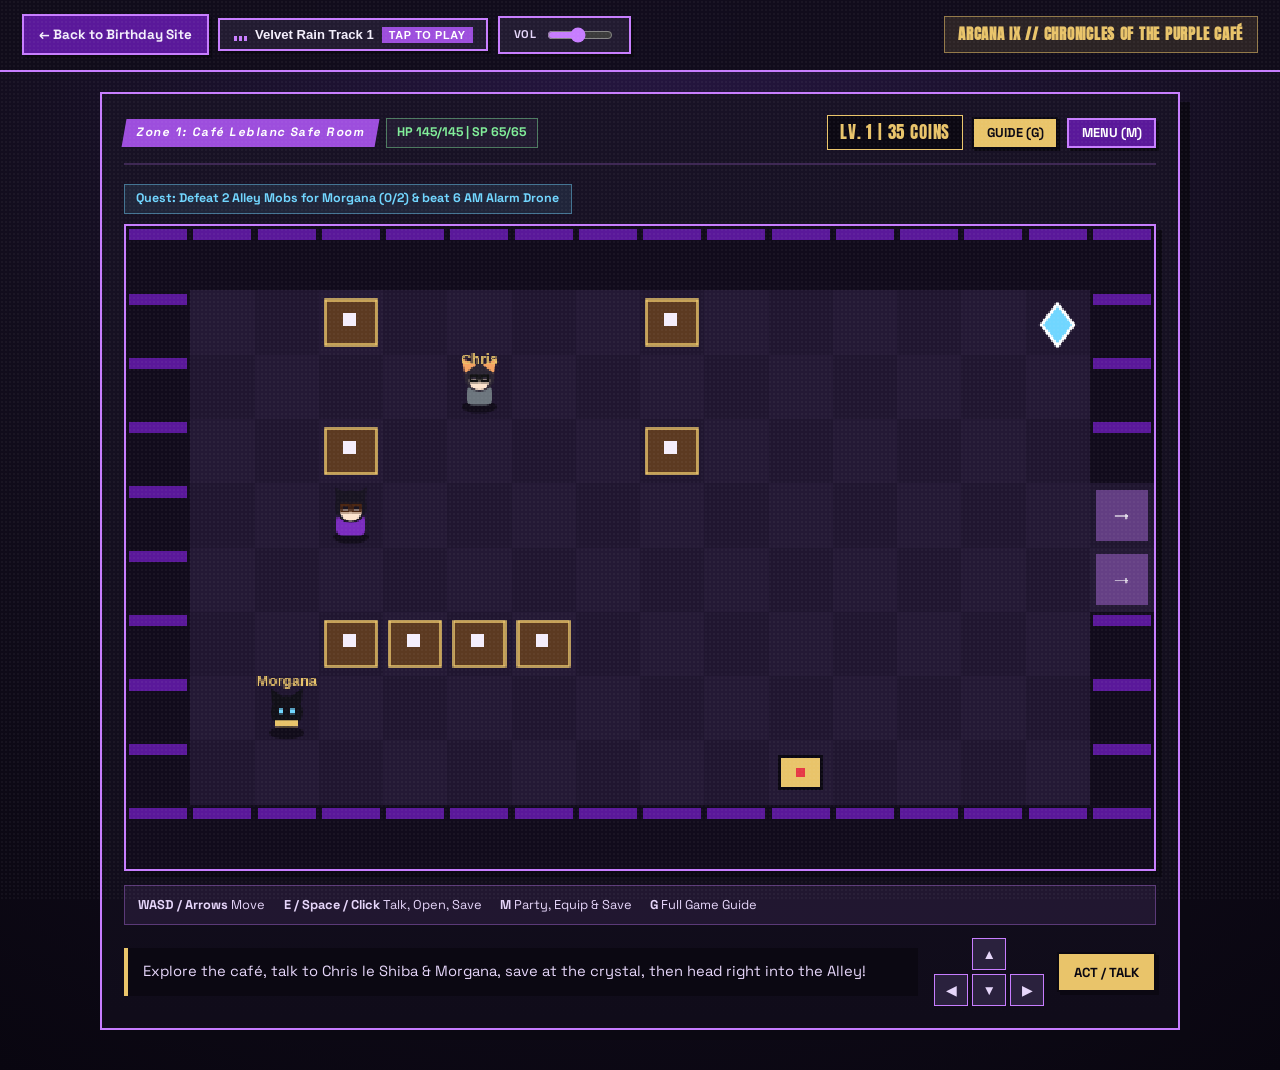
==== rpg.html @ 3484b283 "Move RPG to standalone page, add multi-phase emotional bosses, fix global controls, and add Guide mo" ====
<!DOCTYPE html>
<html lang="en">
<head>
  <meta charset="UTF-8" />
  <meta name="viewport" content="width=device-width, initial-scale=1.0" />
  <title>Chronicles of the Purple Café | Kirana's Mini-RPG</title>
  <link rel="preconnect" href="https://fonts.googleapis.com" />
  <link rel="preconnect" href="https://fonts.gstatic.com" crossorigin />
  <link
    href="https://fonts.googleapis.com/css2?family=Anton&family=Caveat:wght@600;700&family=Cormorant+Garamond:ital,wght@0,600;0,700;1,500;1,700&family=Space+Grotesk:wght@400;500;600;700&display=swap"
    rel="stylesheet"
  />
  <link rel="stylesheet" href="styles.css" />
</head>
<body class="rpg-standalone-body">
  <div class="grain-overlay" aria-hidden="true"></div>
  <canvas id="confetti-canvas" class="confetti-canvas" aria-hidden="true"></canvas>

  <!-- Dedicated Top Arcade HUD -->
  <header class="p5-hud rpg-page-hud" aria-label="RPG Header">
    <div class="hud-left">
      <a href="index.html" class="hud-pill hud-back-link">
        <span>← Back to Birthday Site</span>
      </a>

      <button id="music-toggle-btn" class="hud-pill hud-music-btn" type="button" title="Play or Pause Music">
        <span class="eq-bars" aria-hidden="true"><i></i><i></i><i></i></span>
        <span id="music-track-name" class="track-name">Velvet Rain Track 1</span>
        <span id="music-state-badge" class="music-badge">TAP TO PLAY</span>
      </button>

      <div class="hud-pill hud-volume-wrap" title="Volume">
        <span class="vol-label">VOL</span>
        <input id="volume-slider" type="range" min="0" max="1" step="0.05" value="0.45" aria-label="Music volume" />
      </div>
    </div>

    <div class="rpg-page-title-chip">
      <span>ARCANA IX // CHRONICLES OF THE PURPLE CAFÉ</span>
    </div>
  </header>

  <main class="rpg-page-shell">
    <div id="rpg-arena-box" class="rpg-arena rpg-arena-full">
      <!-- Top RPG Status Bar -->
      <div class="rpg-top-status">
        <div class="rpg-top-left">
          <span id="rpg-zone-name" class="rpg-chapter-pill">Zone 1: Café Leblanc Safe Room</span>
          <span id="rpg-top-hp" class="rpg-hp-pill">HP 145/145 | SP 65/65</span>
        </div>
        <div class="rpg-top-right">
          <span id="rpg-level-pill" class="rpg-level-pill">LV. 1 | 35 COINS</span>
          <button id="rpg-guide-btn" class="rpg-guide-btn" type="button">GUIDE (G)</button>
          <button id="rpg-menu-btn" class="rpg-menu-btn" type="button">MENU (M)</button>
        </div>
      </div>

      <!-- 1 MORE! Banner -->
      <div id="rpg-one-more" class="rpg-one-more" hidden>1 MORE!</div>

      <!-- MODE 1: 2D EXPLORATION MAP VIEW -->
      <div id="rpg-explore-view" class="rpg-explore-view">
        <div id="explore-quest-pill" class="explore-quest-pill">
          Quest: Explore Café Leblanc, talk to Morgana &amp; Chris, then head right!
        </div>

        <div class="explore-canvas-wrap">
          <canvas id="rpg-explore-canvas" width="640" height="400"></canvas>
        </div>

        <!-- Always-Visible Quick Controls Strip -->
        <div class="rpg-controls-legend">
          <span><strong>WASD / Arrows</strong> Move</span>
          <span><strong>E / Space / Click</strong> Talk, Open, Save</span>
          <span><strong>M</strong> Party, Equip &amp; Save</span>
          <span><strong>G</strong> Full Game Guide</span>
        </div>

        <div class="explore-bottom-bar">
          <div id="explore-notice-bar" class="explore-notice-bar">
            Walk with WASD / Arrow keys, click tiles, or use the pad! Talk to Chris le Shiba &amp; Morgana, then head right!
          </div>

          <div class="dpad-cluster" aria-label="Touch Controls">
            <div class="dpad-grid">
              <span></span>
              <button id="dpad-up" class="dpad-btn" type="button" aria-label="Move Up">▲</button>
              <span></span>
              <button id="dpad-left" class="dpad-btn" type="button" aria-label="Move Left">◀</button>
              <button id="dpad-down" class="dpad-btn" type="button" aria-label="Move Down">▼</button>
              <button id="dpad-right" class="dpad-btn" type="button" aria-label="Move Right">▶</button>
            </div>
            <button id="dpad-act" class="dpad-act-btn" type="button">ACT / TALK</button>
          </div>
        </div>
      </div>

      <!-- MODE 2: ANIMATED 60FPS BATTLE VIEW -->
      <div id="rpg-battle-view" hidden>
        <div class="battle-canvas-wrap">
          <canvas id="rpg-battle-canvas" width="640" height="300"></canvas>
        </div>

        <div id="rpg-telegraph-alert" class="rpg-telegraph-alert" hidden>
          ⚠ WARNING: ENEMY IS CHARGING A HEAVY ATTACK! USE GUARD OR SOUL SHIELD!
        </div>

        <div id="rpg-barrier-alert" class="rpg-barrier-alert" hidden>
          🛡 ENEMY BARRIER ACTIVE! Hit with Purple, Gold, or Rumor skills to SHATTER it for bonus damage + 1 MORE!
        </div>

        <div class="rpg-battlefield">
          <!-- Enemy Info -->
          <div id="rpg-boss-card" class="rpg-unit-card rpg-boss-card">
            <div class="unit-top-row">
              <div>
                <span class="unit-tag boss-tag">SHADOW FOE</span>
                <h3 id="rpg-boss-name" class="unit-name">The Monochrome Gloom</h3>
                <p id="rpg-boss-sub" class="unit-sub">Shadow of Grayscale</p>
              </div>
              <div id="rpg-boss-weakness" class="weakness-pill">WEAK: ??? (Scan!)</div>
            </div>
            <div class="bar-wrap">
              <div class="bar-label-row">
                <span>ENEMY HP</span>
                <span id="boss-hp-text">185 / 185</span>
              </div>
              <div class="bar-track">
                <div id="boss-hp-fill" class="bar-fill boss-hp-fill" style="width: 100%"></div>
              </div>
            </div>
          </div>

          <!-- Party Side -->
          <div class="rpg-unit-card rpg-party-card">
            <div class="party-header">
              <img id="rpg-player-avatar" class="party-avatar" src="./assets/art/art-kirana-self.jpg" alt="Kirana Self Portrait RPG Avatar" />
              <div class="party-title-col">
                <span class="unit-tag party-tag">ARCANA IX: THE HERMIT</span>
                <h3 id="rpg-player-name" class="unit-name">Kirana (Blacc Car)</h3>
                <p class="unit-sub">Allies: Chris le Shiba &amp; Morgana</p>
              </div>
            </div>

            <div class="bar-wrap">
              <div class="bar-label-row">
                <span>HP</span>
                <span id="player-hp-text">145 / 145</span>
              </div>
              <div class="bar-track">
                <div id="player-hp-fill" class="bar-fill player-hp-fill" style="width: 100%"></div>
              </div>
            </div>

            <div class="bar-wrap">
              <div class="bar-label-row">
                <span>SP</span>
                <span id="player-sp-text">65 / 65</span>
              </div>
              <div class="bar-track">
                <div id="player-sp-fill" class="bar-fill player-sp-fill" style="width: 100%"></div>
              </div>
            </div>

            <div class="bar-wrap">
              <div class="bar-label-row">
                <span>X-DRIVE / SOUL GEM</span>
                <span id="xdrive-text">25%</span>
              </div>
              <div class="bar-track">
                <div id="xdrive-fill" class="bar-fill xdrive-fill" style="width: 25%"></div>
              </div>
            </div>

            <div id="rpg-status-pills" class="rpg-status-pills"></div>
          </div>
        </div>

        <div id="rpg-log" class="rpg-log" aria-live="polite">
          Battle start! Choose your action.
        </div>

        <div id="rpg-actions" class="rpg-actions">
          <button id="act-strike" class="rpg-btn rpg-btn-purple" type="button" title="0 SP physical attack, builds +18% X-Drive">
            <strong>Stylus Strike</strong>
            <span>0 SP Attack (+X-Drive)</span>
          </button>

          <button id="act-skills" class="rpg-btn rpg-btn-gold" type="button" title="Use Purple, Gold, Rumor, or Shield skills">
            <strong>Skills</strong>
            <span>Purple / Purify / Unlocked</span>
          </button>

          <button id="act-guard" class="rpg-btn rpg-btn-sky" type="button" title="Reduces incoming damage by 72% and recovers +15 SP">
            <strong>Guard</strong>
            <span>-72% Dmg &amp; +15 SP</span>
          </button>

          <button id="act-shiba" class="rpg-btn rpg-btn-pink" type="button" title="Baton pass to Chris: deals dmg, lowers enemy DEF, heals +25 HP">
            <strong>Shiba Baton Pass</strong>
            <span>Baton Pass + DEF Down</span>
          </button>

          <button id="act-scan" class="rpg-btn rpg-btn-sky" type="button" title="Free action: reveals enemy weakness without ending your turn">
            <strong>Sibyl Scan</strong>
            <span>Free Weakness Intel</span>
          </button>

          <button id="act-items" class="rpg-btn rpg-btn-choco" type="button" title="Use Choco Milk, Truffles, Cake, or Coffee">
            <strong>Bag / Sweets</strong>
            <span>Choco Milk &amp; Buffs</span>
          </button>

          <button id="act-xdrive" class="rpg-btn rpg-btn-crimson" type="button" disabled title="Unleash massive combo attack when gauge hits 100%">
            <strong>X-Drive Finisher</strong>
            <span>Needs 100% Gauge</span>
          </button>

          <button id="act-flee" class="rpg-btn rpg-btn-ghost" type="button" title="Escape from normal mob battles (disabled for Bosses)">
            <strong>Escape</strong>
            <span>Run from normal mob</span>
          </button>
        </div>

        <div id="rpg-subdrawer" class="rpg-subdrawer" hidden>
          <div class="subdrawer-head">
            <span id="subdrawer-title">Choose Option</span>
            <button id="subdrawer-close" class="subdrawer-close" type="button">✕</button>
          </div>
          <div id="subdrawer-options" class="subdrawer-options"></div>
        </div>
      </div>

      <!-- MODE 3: GOOD ENDING -->
      <div id="rpg-good-ending-view" class="rpg-ending-view" hidden>
        <div class="rpg-all-out">
          <div class="all-out-portrait">
            <img id="rpg-all-out-img" src="./assets/art/art-kirana-self.jpg" alt="Kirana All Out Attack" />
          </div>
          <div class="all-out-text">
            <span class="all-out-kicker">GOOD ENDING // PALACE CLEARED!</span>
            <h3 id="rpg-victory-title" class="all-out-title"></h3>
          </div>
        </div>

        <div id="rpg-ending-summary" class="rpg-victory-loot">
          <div class="loot-badge">TRUE BIRTHDAY ENDING UNLOCKED</div>
          <h3 id="loot-title" class="loot-title"></h3>
          <p id="loot-desc" class="loot-desc"></p>
          <div class="ending-stats-grid">
            <div class="end-stat-box">
              <small>FINAL RANK</small>
              <strong id="end-stat-level">Lv. 3</strong>
            </div>
            <div class="end-stat-box">
              <small>TURNS PLAYED</small>
              <strong id="end-stat-turns">0 Turns</strong>
            </div>
            <div class="end-stat-box">
              <small>FINAL LOADOUT</small>
              <strong id="end-stat-gear">Gear</strong>
            </div>
          </div>
          <div class="ending-btn-row">
            <button id="download-pass-btn" class="download-pass-btn" type="button">
              ★ Claim &amp; Download Pass (.PNG)
            </button>
            <button id="rpg-newgame-btn" class="rpg-replay-btn" type="button">
              ↺ New Game+ (Replay)
            </button>
            <a href="index.html" class="rpg-replay-btn rpg-back-site-btn">
              ← Return to Birthday Site
            </a>
          </div>
        </div>
      </div>

      <!-- MODE 4: BAD ENDING -->
      <div id="rpg-bad-ending-view" class="rpg-bad-ending-view" hidden>
        <div class="bad-ending-card">
          <span class="bad-tag">BAD ENDING // THE ENDLESS MONDAY SNOOZE</span>
          <h3 class="bad-title">The Monochrome Gloom Prevailed...</h3>
          <p class="bad-desc">
            Kirana's HP hit zero and the evil alarm clock froze Café Leblanc in a 1,000-year sleepy Monday!
            Chris le Shiba &amp; Morgana are poking you with a choco milk straw to wake back up.
          </p>
          <div class="ending-btn-row">
            <button id="bad-load-btn" class="download-pass-btn" type="button">
              ↺ Load Last Save
            </button>
            <button id="bad-retry-cafe-btn" class="rpg-replay-btn" type="button">
              ☕ Wake Up in Café Safe Room (Keep Gear)
            </button>
          </div>
        </div>
      </div>

      <!-- OVERLAY: TYPEWRITER DIALOGUE & CHOICES -->
      <div id="rpg-dialogue-overlay" class="rpg-overlay-panel" hidden>
        <div id="rpg-dlg-box" class="vn-box vn-box-overlay">
          <div id="rpg-dlg-portrait-wrap" class="vn-portrait-wrap">
            <img id="rpg-dlg-avatar" src="" alt="Speaker Portrait" hidden />
            <canvas id="rpg-dlg-sprite-portrait" width="108" height="118" hidden></canvas>
          </div>
          <div class="vn-dialogue-col">
            <span id="rpg-dlg-speaker" class="vn-speaker">Narration</span>
            <p id="rpg-dlg-text" class="vn-text"></p>
            <div id="rpg-dlg-choices" class="dlg-choices-list" hidden></div>
            <div class="vn-controls">
              <span class="vn-tap-hint">Tap box to continue</span>
              <button id="rpg-dlg-next-btn" class="vn-btn" type="button">Next ▼</button>
            </div>
          </div>
        </div>
      </div>

      <!-- OVERLAY: TABBED PARTY / EQUIP / BAG / SAVE MENU -->
      <div id="rpg-menu-overlay" class="rpg-overlay-panel" hidden>
        <div class="rpg-menu-card">
          <div class="rpg-menu-header">
            <div class="menu-tabs">
              <button class="menu-tab-btn is-active" data-tab="status" type="button">Status</button>
              <button class="menu-tab-btn" data-tab="equip" type="button">Equip</button>
              <button class="menu-tab-btn" data-tab="bag" type="button">Bag</button>
              <button class="menu-tab-btn" data-tab="save" type="button">Save / Load</button>
            </div>
            <button id="rpg-menu-close" class="subdrawer-close" type="button">✕</button>
          </div>
          <div id="rpg-menu-body" class="rpg-menu-body"></div>
        </div>
      </div>

      <!-- OVERLAY: DETAILED GAME GUIDE MODAL -->
      <div id="rpg-guide-overlay" class="rpg-overlay-panel" hidden>
        <div class="rpg-menu-card">
          <div class="rpg-menu-header">
            <div class="menu-tabs">
              <button class="guide-tab-btn is-active" data-gtab="basics" type="button">Basics &amp; Controls</button>
              <button class="guide-tab-btn" data-gtab="stats" type="button">Stats</button>
              <button class="guide-tab-btn" data-gtab="skills" type="button">Skills &amp; Bosses</button>
              <button class="guide-tab-btn" data-gtab="items" type="button">Items &amp; Gear</button>
            </div>
            <button id="rpg-guide-close" class="subdrawer-close" type="button">✕</button>
          </div>
          <div id="rpg-guide-body" class="rpg-menu-body"></div>
        </div>
      </div>

      <!-- OVERLAY: NON-LINEAR LEVEL UP BUILD PICKER -->
      <div id="rpg-levelup-modal" class="rpg-overlay-panel" hidden>
        <div class="rpg-levelup-card">
          <div class="loot-badge">LEVEL UP! CHOOSE YOUR BUILD</div>
          <p id="rpg-levelup-sub" class="levelup-sub">Kirana leveled up! Pick a stat growth path:</p>
          <div class="levelup-grid">
            <button id="lvl-pick-atk" class="levelup-choice-btn" type="button">
              <strong>Artist Fury Path</strong>
              <span>+6 ATK &amp; +5% Crit Chance</span>
            </button>
            <button id="lvl-pick-mag" class="levelup-choice-btn" type="button">
              <strong>Velvet Arcana Path</strong>
              <span>+8 MAG &amp; +15 Max SP</span>
            </button>
            <button id="lvl-pick-tank" class="levelup-choice-btn" type="button">
              <strong>Cozy Tank Path</strong>
              <span>+35 Max HP &amp; +3 DEF</span>
            </button>
          </div>
        </div>
      </div>
    </div>
  </main>

  <script src="content.js"></script>
  <script src="audio.js"></script>
  <script src="rpg-data.js"></script>
  <script src="rpg.js"></script>
  <script>
    document.addEventListener("DOMContentLoaded", () => {
      // Wire HUD music & confetti on standalone RPG page
      const C = window.SITE_CONTENT;
      if (C) {
        const trackEl = document.getElementById("music-track-name");
        const volEl = document.getElementById("volume-slider");
        const victoryTitle = document.getElementById("rpg-victory-title");
        const lootTitle = document.getElementById("loot-title");
        const lootDesc = document.getElementById("loot-desc");
        const playerAvatar = document.getElementById("rpg-player-avatar");
        const allOutImg = document.getElementById("rpg-all-out-img");

        if (trackEl) trackEl.textContent = C.audio.trackTitle;
        if (volEl) volEl.value = String(C.audio.volume ?? 0.45);
        if (victoryTitle) victoryTitle.textContent = C.rpg.victoryLoot.title;
        if (lootTitle) lootTitle.textContent = C.rpg.victoryLoot.rewardTitle;
        if (lootDesc) lootDesc.textContent = C.rpg.victoryLoot.rewardDesc;
        if (playerAvatar) playerAvatar.src = C.rpg.player.portrait;
        if (allOutImg) allOutImg.src = C.rpg.player.portrait;
      }

      const toggleBtn = document.getElementById("music-toggle-btn");
      const badgeEl = document.getElementById("music-state-badge");
      const volSlider = document.getElementById("volume-slider");

      function syncHud(playing) {
        if (!toggleBtn || !badgeEl) return;
        if (playing) {
          toggleBtn.classList.remove("is-paused");
          badgeEl.textContent = "PLAYING";
        } else {
          toggleBtn.classList.add("is-paused");
          badgeEl.textContent = "PAUSED";
        }
      }

      window.soundEngine.onTrackChange = (title) => {
        const el = document.getElementById("music-track-name");
        if (el && title) el.textContent = title;
        syncHud(window.soundEngine.isPlaying || window.soundEngine.isBattlePlaying);
      };

      if (toggleBtn) {
        toggleBtn.addEventListener("click", () => {
          const playing = window.soundEngine.togglePlay();
          syncHud(playing);
        });
      }
      if (volSlider) {
        volSlider.addEventListener("input", (e) => {
          window.soundEngine.setVolume(e.target.value);
        });
      }

      // Mark completion for main site Palace Map checklist when RPG cleared
      window.onRpgCompleted = function () {
        try {
          localStorage.setItem("kirana_rpg_completed_v1", "1");
        } catch (_) {}
      };

      // Confetti burst helper for Good Ending
      window.launchBirthdayConfetti = function (count = 110) {
        const canvas = document.getElementById("confetti-canvas");
        if (!canvas) return;
        const ctx = canvas.getContext("2d");
        canvas.width = window.innerWidth;
        canvas.height = window.innerHeight;
        const colors = ["#c77dff", "#9d4edd", "#e9c46a", "#f4a261", "#e63946", "#70d6ff"];
        const pieces = Array.from({ length: count }, () => ({
          x: Math.random() * canvas.width,
          y: -20 - Math.random() * 140,
          w: Math.random() * 8 + 5,
          h: Math.random() * 6 + 4,
          vx: (Math.random() - 0.5) * 4.5,
          vy: Math.random() * 4.2 + 2.6,
          rot: Math.random() * Math.PI * 2,
          vrot: (Math.random() - 0.5) * 0.22,
          color: colors[Math.floor(Math.random() * colors.length)]
        }));
        let frame = 0;
        function step() {
          ctx.clearRect(0, 0, canvas.width, canvas.height);
          let alive = 0;
          for (const p of pieces) {
            p.x += p.vx;
            p.y += p.vy;
            p.vy += 0.06;
            p.rot += p.vrot;
            if (p.y < canvas.height + 30) alive++;
            ctx.save();
            ctx.translate(p.x, p.y);
            ctx.rotate(p.rot);
            ctx.fillStyle = p.color;
            ctx.fillRect(-p.w / 2, -p.h / 2, p.w, p.h);
            ctx.restore();
          }
          frame++;
          if (alive > 0 && frame < 220) {
            requestAnimationFrame(step);
          } else {
            ctx.clearRect(0, 0, canvas.width, canvas.height);
          }
        }
        requestAnimationFrame(step);
      };

      if (typeof window.initKiranaRpg === "function") {
        window.initKiranaRpg();
      }
    });
  </script>
</body>
</html>
---- styles.css ----
/* ============================================================================
   KIRANA'S BIRTHDAY — SOFT DARK PURPLE RAINY CAFE x PERSONA 5 x DKV
   ============================================================================ */

:root {
  --bg-night: #120e1a;
  --bg-cafe: #1a1426;
  --bg-card: #221b31;
  --bg-card-elevated: #2a213d;
  --ink-dark: #0b0812;

  --purple-deep: #5a189a;
  --purple-main: #9d4edd;
  --purple-soft: #c77dff;
  --purple-pale: #e6d6fa;

  --p5-crimson: #e63946;
  --cafe-amber: #f4a261;
  --cafe-gold: #e9c46a;
  --velvet-sky: #70d6ff;
  --choco-brown: #6f4e37;

  --text-main: #f4effc;
  --text-muted: #cfc4e3;
  --paper-cream: #f4eefb;

  --font-display: "Anton", Impact, sans-serif;
  --font-serif: "Cormorant Garamond", Georgia, serif;
  --font-sans: "Space Grotesk", system-ui, -apple-system, sans-serif;
  --font-hand: "Caveat", cursive;

  --shadow-hard: 6px 6px 0 var(--ink-dark);
  --shadow-hard-purple: 7px 7px 0 var(--purple-deep);
}

*,
*::before,
*::after {
  box-sizing: border-box;
}

html {
  scroll-behavior: smooth;
}

body {
  margin: 0;
  min-height: 100vh;
  background-color: var(--bg-night);
  color: var(--text-main);
  font-family: var(--font-sans);
  line-height: 1.6;
  overflow-x: hidden;
  position: relative;
}

body.state-locked {
  overflow: hidden;
  background-color: #121216;
}

/* Subtle paper grain & rainy glass texture */
.grain-overlay {
  pointer-events: none;
  position: fixed;
  inset: 0;
  z-index: 90;
  opacity: 0.04;
  background-image: radial-gradient(#ffffff 0.75px, transparent 0.75px);
  background-size: 4px 4px;
}

/* Gentle White Flash Overlay for The Hermit Tarot Reveal */
.tarot-flash-overlay {
  pointer-events: none;
  position: fixed;
  inset: 0;
  z-index: 250;
  background: radial-gradient(circle at center, #ffffff 0%, #f5ecff 65%, rgba(243, 232, 255, 0.92) 100%);
  opacity: 0;
}

.tarot-flash-overlay.is-flashing {
  animation: gentleWhiteFlash 1.55s cubic-bezier(0.22, 1, 0.36, 1) forwards;
}

@keyframes gentleWhiteFlash {
  0% { opacity: 0; }
  22% { opacity: 0.92; }
  45% { opacity: 0.85; }
  100% { opacity: 0; }
}

/* ============================================================================
   PERSONA 5 PHANTOM THIEF SLASH TRANSITION (PURPLE + CRIMSON + INK)
   ============================================================================ */
.slash-transition {
  pointer-events: none;
  position: fixed;
  inset: 0;
  z-index: 220;
  overflow: hidden;
  display: none;
}

.slash-transition.is-active {
  display: block;
}

.slash-panel {
  position: absolute;
  top: -20%;
  left: -130%;
  width: 150%;
  height: 140%;
  transform: skewX(-18deg);
}

.slash-black-1 { background: #0e0b14; z-index: 1; }
.slash-white-1 { background: #f4eefb; z-index: 2; }
.slash-purple  { background: #9d4edd; z-index: 3; }
.slash-crimson { background: #e63946; z-index: 4; }

.slash-transition.is-active .slash-black-1 {
  animation: slashSweep 1.25s cubic-bezier(0.77, 0, 0.175, 1) 0s forwards;
}
.slash-transition.is-active .slash-white-1 {
  animation: slashSweep 1.2s cubic-bezier(0.77, 0, 0.175, 1) 0.08s forwards;
}
.slash-transition.is-active .slash-purple {
  animation: slashSweep 1.15s cubic-bezier(0.77, 0, 0.175, 1) 0.16s forwards;
}
.slash-transition.is-active .slash-crimson {
  animation: slashSweep 1.05s cubic-bezier(0.77, 0, 0.175, 1) 0.24s forwards;
}

@keyframes slashSweep {
  0% { left: -145%; }
  45% { left: -15%; }
  58% { left: -10%; }
  100% { left: 135%; }
}

.slash-star-burst {
  position: absolute;
  inset: 0;
  z-index: 6;
  display: flex;
  flex-direction: column;
  align-items: center;
  justify-content: center;
  gap: 0.75rem;
  opacity: 0;
}

.slash-transition.is-active .slash-star-burst {
  animation: burstPop 1.05s ease-out 0.22s forwards;
}

.burst-star-svg {
  width: 96px;
  height: 96px;
  filter: drop-shadow(4px 4px 0 #0e0b14);
}

.slash-callout {
  font-family: var(--font-display);
  font-size: clamp(2rem, 5vw, 3.6rem);
  letter-spacing: 0.08em;
  color: #fffdf7;
  background: #120e1a;
  padding: 0.25rem 1.2rem;
  transform: rotate(-4deg);
  border: 3px solid #c77dff;
  box-shadow: 6px 6px 0 #e63946;
}

@keyframes burstPop {
  0% { opacity: 0; transform: scale(0.4) rotate(-18deg); }
  35% { opacity: 1; transform: scale(1.08) rotate(3deg); }
  75% { opacity: 1; transform: scale(1) rotate(0deg); }
  100% { opacity: 0; transform: scale(1.25) rotate(6deg); }
}

/* ============================================================================
   ACT I: MONOCHROME ENTRY SCREEN
   ============================================================================ */
.entry-screen {
  position: fixed;
  inset: 0;
  z-index: 150;
  display: flex;
  align-items: center;
  justify-content: center;
  padding: 2rem;
  background: radial-gradient(circle at 50% 42%, #29292f 0%, #151519 58%, #0d0d10 100%);
  color: #e9e9ee;
  filter: grayscale(100%);
  transition: opacity 0.55s ease, visibility 0.55s ease;
}

.entry-screen.is-hidden {
  opacity: 0;
  visibility: hidden;
  pointer-events: none;
}

.mist-canvas {
  position: absolute;
  inset: 0;
  width: 100%;
  height: 100%;
  pointer-events: none;
}

.reg-mark {
  position: absolute;
  font-family: monospace;
  font-size: 1.25rem;
  color: rgba(255, 255, 255, 0.24);
  user-select: none;
}
.reg-tl { top: 20px; left: 24px; }
.reg-tr { top: 20px; right: 24px; }
.reg-bl { bottom: 20px; left: 24px; }
.reg-br { bottom: 20px; right: 24px; }

.entry-inner {
  position: relative;
  z-index: 2;
  max-width: 640px;
  text-align: center;
  display: flex;
  flex-direction: column;
  align-items: center;
  gap: 1.15rem;
}

.entry-eyebrow {
  margin: 0;
  font-size: 0.78rem;
  letter-spacing: 0.28em;
  text-transform: uppercase;
  color: rgba(255, 255, 255, 0.52);
}

.entry-quote {
  margin: 0;
  font-family: var(--font-serif);
  font-weight: 600;
  font-style: italic;
  font-size: clamp(1.55rem, 3.6vw, 2.35rem);
  line-height: 1.32;
  color: #f3f3f7;
  text-shadow: 0 4px 24px rgba(0, 0, 0, 0.65);
}

.entry-subquote {
  margin: 0 0 0.75rem;
  font-size: 1rem;
  color: rgba(235, 235, 242, 0.74);
}

.unwrap-btn {
  position: relative;
  background: transparent;
  border: none;
  cursor: pointer;
  padding: 1rem 1.4rem;
  display: flex;
  flex-direction: column;
  align-items: center;
  gap: 0.8rem;
  color: #f4f4f8;
  transition: transform 0.3s cubic-bezier(0.22, 1, 0.36, 1);
}

.unwrap-btn:hover,
.unwrap-btn:focus-visible {
  transform: translateY(-5px) scale(1.03);
  outline: none;
}

.envelope-glow {
  position: absolute;
  width: 210px;
  height: 150px;
  border-radius: 999px;
  background: radial-gradient(circle, rgba(255, 255, 255, 0.22) 0%, rgba(255, 255, 255, 0) 72%);
  animation: pulseMist 2.8s ease-in-out infinite;
}

@keyframes pulseMist {
  0%, 100% { transform: scale(0.92); opacity: 0.55; }
  50% { transform: scale(1.12); opacity: 0.95; }
}

.envelope-wrap {
  position: relative;
  display: flex;
  align-items: center;
  justify-content: center;
}

.envelope-svg {
  width: 170px;
  height: auto;
  filter: drop-shadow(0 12px 24px rgba(0, 0, 0, 0.55));
}

.butterfly-icon {
  position: absolute;
  top: -22px;
  right: -18px;
  width: 48px;
  color: #ffffff;
  filter: drop-shadow(0 0 10px rgba(255, 255, 255, 0.8));
  animation: butterflyFloat 3.2s ease-in-out infinite;
}

@keyframes butterflyFloat {
  0%, 100% { transform: translateY(0) rotate(-6deg); }
  50% { transform: translateY(-8px) rotate(6deg); }
}

.unwrap-label {
  font-family: var(--font-sans);
  font-weight: 600;
  font-size: 0.95rem;
  letter-spacing: 0.24em;
  text-transform: uppercase;
  padding: 0.5rem 1.35rem;
  border: 1.5px solid rgba(255, 255, 255, 0.55);
  border-radius: 999px;
  background: rgba(255, 255, 255, 0.08);
  backdrop-filter: blur(6px);
  animation: labelBreathe 2.4s ease-in-out infinite;
}

@keyframes labelBreathe {
  0%, 100% { box-shadow: 0 0 0 0 rgba(255, 255, 255, 0.28); }
  50% { box-shadow: 0 0 22px 4px rgba(255, 255, 255, 0.28); }
}

.entry-hint {
  margin: 0.35rem 0 0;
  font-size: 0.82rem;
  color: rgba(255, 255, 255, 0.45);
}

/* ============================================================================
   MAIN SOFT DARK PURPLE RAINY CAFE EXPERIENCE
   ============================================================================ */
.main-experience {
  position: relative;
  padding-bottom: 5rem;
  background:
    radial-gradient(circle at 14% 12%, rgba(157, 78, 221, 0.22), transparent 36%),
    radial-gradient(circle at 86% 24%, rgba(244, 162, 97, 0.12), transparent 36%),
    radial-gradient(circle at 18% 68%, rgba(112, 214, 255, 0.09), transparent 40%),
    radial-gradient(circle at 82% 86%, rgba(157, 78, 221, 0.18), transparent 42%),
    linear-gradient(180deg, #130e1c 0%, #171124 48%, #110d19 100%);
}

.rain-canvas {
  pointer-events: none;
  position: fixed;
  inset: 0;
  width: 100%;
  height: 100%;
  z-index: 2;
  opacity: 0.42;
}

/* Persistent Persona 5 HUD */
.p5-hud {
  position: sticky;
  top: 0;
  z-index: 80;
  display: flex;
  flex-wrap: wrap;
  align-items: center;
  justify-content: space-between;
  gap: 0.75rem;
  padding: 0.85rem clamp(1rem, 4vw, 2.5rem);
  background: rgba(19, 14, 29, 0.84);
  backdrop-filter: blur(12px);
  border-bottom: 2.5px solid var(--purple-main);
}

.hud-left {
  display: flex;
  flex-wrap: wrap;
  align-items: center;
  gap: 0.6rem;
}

.hud-pill {
  display: inline-flex;
  align-items: center;
  gap: 0.5rem;
  padding: 0.42rem 0.85rem;
  background: var(--bg-card);
  border: 2px solid var(--purple-soft);
  box-shadow: 3px 3px 0 var(--ink-dark);
  font-size: 0.82rem;
  font-weight: 700;
  color: var(--text-main);
}

.hud-music-btn {
  cursor: pointer;
  transition: transform 0.15s ease, background 0.15s ease;
}
.hud-music-btn:hover {
  transform: translate(-1px, -1px);
  background: var(--bg-card-elevated);
}

.eq-bars {
  display: inline-flex;
  align-items: flex-end;
  gap: 2px;
  height: 13px;
}
.eq-bars i {
  display: block;
  width: 3px;
  background: var(--purple-soft);
  height: 5px;
  animation: eqBounce 0.9s ease-in-out infinite;
}
.eq-bars i:nth-child(2) { animation-delay: 0.2s; }
.eq-bars i:nth-child(3) { animation-delay: 0.4s; }
.hud-music-btn.is-paused .eq-bars i {
  animation: none;
  height: 4px;
  background: #766c8a;
}

@keyframes eqBounce {
  0%, 100% { height: 4px; }
  50% { height: 13px; }
}

.music-badge {
  font-size: 0.68rem;
  padding: 0.12rem 0.44rem;
  background: var(--purple-main);
  color: #fff;
  letter-spacing: 0.06em;
}
.hud-music-btn.is-paused .music-badge {
  background: #4e465e;
}

.hud-volume-wrap input[type="range"] {
  width: 66px;
  accent-color: var(--purple-soft);
  cursor: pointer;
}

.vol-label {
  font-size: 0.7rem;
  letter-spacing: 0.08em;
  color: var(--purple-pale);
}

.hud-egg-counter {
  background: var(--ink-dark);
  border-color: var(--purple-soft);
  color: var(--purple-pale);
}
.soul-gem-svg {
  width: 18px;
  height: 22px;
  color: #524a63;
  transition: color 0.35s ease, filter 0.35s ease;
}
.soul-gem-svg.level-1 { color: #7b529c; filter: drop-shadow(0 0 4px rgba(157, 78, 221, 0.5)); }
.soul-gem-svg.level-2 { color: #9d4edd; filter: drop-shadow(0 0 6px rgba(157, 78, 221, 0.65)); }
.soul-gem-svg.level-3 { color: #b565f7; filter: drop-shadow(0 0 8px rgba(199, 125, 255, 0.75)); }
.soul-gem-svg.level-4 { color: #c77dff; filter: drop-shadow(0 0 10px rgba(199, 125, 255, 0.85)); }
.soul-gem-svg.level-5 { color: #e0aaff; filter: drop-shadow(0 0 12px rgba(224, 170, 255, 0.95)); }
.soul-gem-svg.level-6 { color: #f3d5ff; filter: drop-shadow(0 0 16px rgba(233, 196, 106, 1)); }

/* Persona 5 Calendar Date Badge */
.p5-calendar-badge {
  display: flex;
  flex-direction: column;
  align-items: flex-end;
  background: var(--ink-dark);
  color: var(--text-main);
  padding: 0.35rem 0.95rem 0.4rem;
  border: 2px solid var(--purple-soft);
  box-shadow: 4px 4px 0 var(--purple-main);
  transform: skewX(-8deg);
}

.cal-top {
  display: flex;
  align-items: baseline;
  gap: 0.55rem;
}
.cal-date {
  font-family: var(--font-display);
  font-size: 1.35rem;
  line-height: 1;
  letter-spacing: 0.04em;
}
.cal-day {
  font-size: 0.72rem;
  font-weight: 700;
  color: var(--purple-soft);
  letter-spacing: 0.1em;
}
.cal-weather {
  font-size: 0.72rem;
  color: var(--cafe-amber);
}

/* Confetti Overlay Canvas */
.confetti-canvas {
  pointer-events: none;
  position: fixed;
  inset: 0;
  width: 100%;
  height: 100%;
  z-index: 260;
}

/* Palace Map Button & Drawer */
.hud-map-btn {
  cursor: pointer;
  background: var(--purple-deep);
  border-color: var(--cafe-gold);
  color: var(--cafe-gold);
  transition: transform 0.15s ease, background 0.15s ease;
}
.hud-map-btn:hover {
  transform: translate(-1px, -1px);
  background: var(--purple-main);
  color: #fff;
}
.map-progress-badge {
  background: var(--ink-dark);
  color: var(--purple-pale);
  padding: 0.1rem 0.42rem;
  font-size: 0.72rem;
}

.palace-map-drawer {
  position: sticky;
  top: 66px;
  z-index: 78;
  background: rgba(16, 12, 26, 0.96);
  backdrop-filter: blur(12px);
  border-bottom: 3px solid var(--cafe-gold);
  padding: 1.15rem clamp(1rem, 4vw, 2.5rem);
  animation: fadeUpReveal 0.24s ease forwards;
}

.palace-map-inner {
  max-width: 1120px;
  margin: 0 auto;
  display: grid;
  grid-template-columns: repeat(auto-fit, minmax(260px, 1fr));
  gap: 1.4rem;
}

.map-col-title {
  font-size: 0.74rem;
  font-weight: 700;
  letter-spacing: 0.14em;
  color: var(--cafe-gold);
  margin-bottom: 0.65rem;
}

.map-links {
  display: grid;
  grid-template-columns: repeat(auto-fit, minmax(180px, 1fr));
  gap: 0.45rem;
}

.map-jump-link {
  display: block;
  text-decoration: none;
  font-size: 0.84rem;
  font-weight: 600;
  color: var(--purple-pale);
  background: var(--bg-card);
  border: 1.5px solid rgba(199, 125, 255, 0.35);
  padding: 0.4rem 0.7rem;
  transition: transform 0.14s ease, border-color 0.14s ease;
}
.map-jump-link:hover {
  transform: translateX(4px);
  border-color: var(--cafe-gold);
  color: #fff;
}

.completion-checklist {
  list-style: none;
  margin: 0;
  padding: 0;
  display: grid;
  grid-template-columns: repeat(auto-fit, minmax(210px, 1fr));
  gap: 0.45rem;
  font-size: 0.85rem;
}

.completion-checklist li {
  display: flex;
  align-items: center;
  gap: 0.45rem;
  color: var(--text-muted);
}

.completion-checklist li.is-done {
  color: var(--cafe-gold);
  font-weight: 700;
}

.completion-100-banner {
  margin-top: 0.75rem;
  padding: 0.55rem 0.85rem;
  background: linear-gradient(90deg, var(--purple-deep), var(--p5-crimson));
  border: 1.5px solid var(--cafe-gold);
  color: #fff;
  font-size: 0.84rem;
  font-weight: 700;
  text-align: center;
}

/* ============================================================================
   SHARED SECTION STYLING + SCROLL REVEAL
   ============================================================================ */
.section-wrap {
  position: relative;
  z-index: 5;
  max-width: 1120px;
  margin: 0 auto;
  padding: clamp(3rem, 6vw, 5rem) clamp(1.15rem, 4vw, 2rem) 1rem;
}

.reveal-block {
  opacity: 0;
  transform: translateY(24px);
  transition: opacity 0.7s ease, transform 0.7s cubic-bezier(0.22, 1, 0.36, 1);
}
.reveal-block.is-visible {
  opacity: 1;
  transform: translateY(0);
}

.section-header {
  margin-bottom: 2rem;
}

.section-eyebrow {
  display: inline-block;
  font-size: 0.75rem;
  font-weight: 700;
  letter-spacing: 0.16em;
  text-transform: uppercase;
  padding: 0.28rem 0.75rem;
  background: var(--purple-deep);
  color: var(--purple-pale);
  border: 1.5px solid var(--purple-soft);
  transform: skewX(-10deg);
  margin-bottom: 0.65rem;
}

.section-title {
  margin: 0;
  font-family: var(--font-display);
  font-size: clamp(2.1rem, 4.8vw, 3.35rem);
  line-height: 1.04;
  letter-spacing: 0.02em;
  text-transform: uppercase;
  color: var(--text-main);
  text-shadow: 3px 3px 0 var(--ink-dark);
}

.section-desc {
  margin: 0.65rem 0 0;
  max-width: 650px;
  font-size: 1.02rem;
  color: var(--text-muted);
}

/* ============================================================================
   ACT II: HERO + LEBLANC LATE NIGHT MENU
   ============================================================================ */
.hero-section {
  position: relative;
  z-index: 5;
  max-width: 1120px;
  margin: 0 auto;
  padding: clamp(2.4rem, 5vw, 4rem) clamp(1.15rem, 4vw, 2rem) 1.5rem;
}

.hero-grid {
  display: grid;
  grid-template-columns: minmax(0, 1.35fr) minmax(290px, 0.9fr);
  gap: clamp(1.75rem, 4vw, 3rem);
  align-items: center;
}

.p5-skew-tag {
  display: inline-block;
  background: var(--purple-main);
  color: #fff;
  font-size: 0.76rem;
  font-weight: 700;
  letter-spacing: 0.14em;
  padding: 0.34rem 0.9rem;
  transform: skewX(-12deg);
  border: 2px solid var(--ink-dark);
  box-shadow: 4px 4px 0 var(--ink-dark);
  margin-bottom: 1.1rem;
}

.hero-title {
  margin: 0;
  display: flex;
  flex-direction: column;
  align-items: flex-start;
  gap: 0.25rem;
}

.hero-top-line {
  font-family: var(--font-display);
  font-size: clamp(2.3rem, 5.4vw, 4rem);
  line-height: 0.98;
  letter-spacing: 0.02em;
  color: var(--text-main);
}

.hero-name-cutout {
  display: inline-block;
  font-family: var(--font-display);
  font-size: clamp(3.3rem, 7.6vw, 5.5rem);
  line-height: 0.96;
  padding: 0.18rem 1rem 0.26rem;
  background: var(--purple-soft);
  color: var(--ink-dark);
  border: 3px solid var(--ink-dark);
  box-shadow: 8px 8px 0 var(--p5-crimson);
  transform: rotate(-2deg);
}

.hero-subtitle {
  margin: 1.35rem 0 1.25rem;
  font-size: 1.07rem;
  max-width: 575px;
  color: var(--text-muted);
}

.hero-tags {
  display: flex;
  flex-wrap: wrap;
  gap: 0.5rem;
  margin-bottom: 1.65rem;
}

.hero-tag-chip {
  font-size: 0.78rem;
  font-weight: 700;
  padding: 0.28rem 0.74rem;
  background: var(--bg-card);
  color: var(--purple-pale);
  border: 1.5px solid var(--purple-soft);
  box-shadow: 2px 2px 0 var(--ink-dark);
}

.hero-actions {
  display: flex;
  flex-wrap: wrap;
  gap: 0.9rem;
}

.p5-action-btn {
  display: inline-flex;
  align-items: center;
  gap: 0.6rem;
  padding: 0.78rem 1.35rem;
  background: var(--purple-main);
  color: #fff;
  text-decoration: none;
  font-weight: 700;
  letter-spacing: 0.04em;
  border: 2.5px solid var(--ink-dark);
  box-shadow: 5px 5px 0 var(--ink-dark);
  transform: skewX(-8deg);
  transition: transform 0.18s ease, box-shadow 0.18s ease;
}

.p5-action-btn:hover {
  transform: skewX(-8deg) translate(-2px, -2px);
  box-shadow: 7px 7px 0 var(--cafe-gold);
}

.p5-action-secondary {
  background: var(--cafe-amber);
  color: var(--ink-dark);
}

/* Sweet Fuel Station Card */
.sweet-station-card {
  position: relative;
  background: rgba(34, 27, 49, 0.92);
  border: 2.5px solid var(--purple-soft);
  box-shadow: 9px 9px 0 var(--ink-dark);
  padding: 1.45rem;
}

.dkv-crop-label {
  display: inline-block;
  font-size: 0.68rem;
  font-weight: 700;
  letter-spacing: 0.14em;
  background: var(--choco-brown);
  color: #fff8ee;
  padding: 0.2rem 0.58rem;
  margin-bottom: 0.5rem;
}

.sweet-title {
  margin: 0;
  font-family: var(--font-display);
  font-size: 1.75rem;
  letter-spacing: 0.02em;
  text-transform: uppercase;
  color: var(--text-main);
}

.sweet-subtitle {
  margin: 0.25rem 0 1rem;
  font-size: 0.88rem;
  color: var(--text-muted);
}

.sweet-items {
  display: flex;
  flex-direction: column;
  gap: 0.7rem;
}

.sweet-item-btn {
  display: flex;
  align-items: center;
  gap: 0.85rem;
  width: 100%;
  text-align: left;
  padding: 0.68rem 0.85rem;
  background: var(--bg-card-elevated);
  border: 2px solid var(--purple-main);
  box-shadow: 3px 3px 0 var(--ink-dark);
  cursor: pointer;
  transition: transform 0.16s ease, background 0.16s ease;
}

.sweet-item-btn:hover {
  transform: translate(-2px, -2px);
  background: #35294e;
}

.sweet-item-btn.is-popped {
  animation: sweetPop 0.42s ease;
}

@keyframes sweetPop {
  0% { transform: scale(1); }
  40% { transform: scale(1.04) rotate(-1.5deg); }
  100% { transform: scale(1); }
}

.sweet-icon {
  width: 42px;
  height: 42px;
  flex-shrink: 0;
}

.sweet-meta {
  display: flex;
  flex-direction: column;
}
.sweet-name {
  font-weight: 700;
  font-size: 0.96rem;
  color: var(--text-main);
}
.sweet-stat {
  font-size: 0.72rem;
  font-weight: 700;
  color: var(--cafe-amber);
  letter-spacing: 0.06em;
}

.sweet-toast {
  margin-top: 0.95rem;
  padding: 0.7rem 0.85rem;
  background: var(--ink-dark);
  color: var(--purple-pale);
  font-size: 0.86rem;
  font-weight: 500;
  border-left: 5px solid var(--purple-soft);
  min-height: 52px;
  display: flex;
  align-items: center;
}

/* Interactive Birthday Cake Candles */
.wish-cake-box {
  margin-top: 1rem;
  padding-top: 0.9rem;
  border-top: 1.5px dashed rgba(199, 125, 255, 0.28);
  display: flex;
  align-items: center;
  gap: 0.9rem;
}

.wish-cake-visual {
  width: 72px;
  flex-shrink: 0;
  display: flex;
  flex-direction: column;
  align-items: center;
}

.cake-candles {
  display: flex;
  gap: 8px;
  margin-bottom: -2px;
}

.candle {
  position: relative;
  width: 6px;
  height: 16px;
  background: var(--purple-pale);
  border: 1.5px solid var(--ink-dark);
}

.flame {
  position: absolute;
  top: -11px;
  left: 50%;
  transform: translateX(-50%);
  width: 8px;
  height: 11px;
  border-radius: 50% 50% 45% 45%;
  background: radial-gradient(circle at 50% 65%, #fff7cc 0%, #f4a261 65%, #e63946 100%);
  box-shadow: 0 0 10px rgba(244, 162, 97, 0.9);
  animation: candleFlicker 0.65s ease-in-out infinite alternate;
}

.wish-cake-visual.is-blown .flame {
  opacity: 0;
  transform: translateX(-50%) translateY(-8px) scale(0.3);
  transition: opacity 0.35s ease, transform 0.35s ease;
  animation: none;
}

@keyframes candleFlicker {
  from { transform: translateX(-50%) scale(0.92) rotate(-3deg); }
  to   { transform: translateX(-50%) scale(1.08) rotate(3deg); }
}

.cake-tier-top {
  width: 52px;
  height: 13px;
  background: var(--purple-soft);
  border: 2px solid var(--ink-dark);
  border-radius: 4px 4px 0 0;
}

.cake-tier-base {
  width: 66px;
  height: 16px;
  background: var(--choco-brown);
  border: 2px solid var(--ink-dark);
  border-radius: 0 0 5px 5px;
}

.wish-cake-actions {
  display: flex;
  flex-direction: column;
  gap: 0.3rem;
}

.wish-btn {
  background: var(--cafe-gold);
  color: var(--ink-dark);
  border: 2px solid var(--ink-dark);
  box-shadow: 3px 3px 0 var(--ink-dark);
  padding: 0.44rem 0.78rem;
  font-family: var(--font-sans);
  font-size: 0.8rem;
  font-weight: 700;
  cursor: pointer;
  transition: transform 0.14s ease;
}
.wish-btn:hover {
  transform: translate(-1px, -1px);
}

.wish-status {
  font-size: 0.74rem;
  color: var(--cafe-amber);
}

/* ============================================================================
   BLACC CAR SCRAPBOOK & GOOBER DOSSIER (HER 6 PHOTOS!)
   ============================================================================ */
.polaroid-grid {
  display: grid;
  grid-template-columns: repeat(auto-fit, minmax(230px, 1fr));
  gap: 1.6rem;
  margin-bottom: 2.3rem;
}

.polaroid-card {
  position: relative;
  background: #221b31;
  border: 2.5px solid var(--purple-soft);
  box-shadow: 7px 7px 0 var(--ink-dark);
  padding: 0.85rem 0.85rem 1.05rem;
  cursor: pointer;
  text-align: left;
  color: var(--text-main);
  transition: transform 0.25s cubic-bezier(0.22, 1, 0.36, 1), box-shadow 0.25s ease;
}

.polaroid-card:nth-child(odd) {
  transform: rotate(-1.4deg);
}
.polaroid-card:nth-child(even) {
  transform: rotate(1.3deg);
}

.polaroid-card:hover {
  transform: translateY(-6px) rotate(0deg) scale(1.02);
  box-shadow: 10px 10px 0 var(--purple-main);
  z-index: 4;
}

.polaroid-tape {
  position: absolute;
  top: -11px;
  left: 50%;
  transform: translateX(-50%) rotate(-3deg);
  width: 82px;
  height: 20px;
  background: rgba(199, 125, 255, 0.72);
  border: 1.5px solid var(--ink-dark);
}

.polaroid-photo-wrap {
  position: relative;
  width: 100%;
  aspect-ratio: 4 / 5;
  overflow: hidden;
  border: 2px solid var(--ink-dark);
  background: #120e1a;
}

.polaroid-photo-wrap img {
  width: 100%;
  height: 100%;
  object-fit: cover;
  display: block;
  transition: transform 0.35s ease;
}

.polaroid-card:hover .polaroid-photo-wrap img {
  transform: scale(1.04);
}

.polaroid-badge {
  position: absolute;
  bottom: 8px;
  left: 8px;
  font-size: 0.68rem;
  font-weight: 700;
  letter-spacing: 0.1em;
  padding: 0.18rem 0.5rem;
  background: rgba(18, 14, 26, 0.88);
  color: var(--cafe-gold);
  border: 1.5px solid var(--purple-soft);
}

.polaroid-caption {
  margin: 0.75rem 0 0.2rem;
  font-family: var(--font-hand);
  font-size: 1.4rem;
  line-height: 1.15;
  color: var(--purple-pale);
}

.polaroid-tap-hint {
  font-size: 0.74rem;
  color: var(--cafe-amber);
  letter-spacing: 0.04em;
}

/* Gooberiorioriorioso Sacred Title Card */
.dossier-card {
  background: linear-gradient(135deg, rgba(38, 28, 58, 0.96), rgba(22, 16, 35, 0.96));
  border: 2.5px solid var(--purple-soft);
  box-shadow: 9px 9px 0 var(--purple-deep);
  padding: clamp(1.35rem, 3.5vw, 2rem);
}

.dossier-head {
  display: flex;
  align-items: center;
  gap: 1rem;
  margin-bottom: 0.85rem;
}

.dossier-art-thumb {
  width: 78px;
  height: 62px;
  flex-shrink: 0;
  border: 2px solid var(--purple-soft);
  box-shadow: 3px 3px 0 var(--ink-dark);
  overflow: hidden;
  background: #fff;
}

.dossier-art-thumb img {
  width: 100%;
  height: 100%;
  object-fit: cover;
  display: block;
}

/* ============================================================================
   KIRAELIN'S ART GALLERY (DKV SKETCHBOOK EXHIBITION)
   ============================================================================ */
.art-gallery-grid {
  display: grid;
  grid-template-columns: repeat(auto-fit, minmax(240px, 1fr));
  gap: 1.35rem;
}

.art-card {
  background: var(--bg-card);
  border: 2.5px solid var(--purple-soft);
  box-shadow: 7px 7px 0 var(--ink-dark);
  padding: 0.75rem;
  text-align: left;
  color: var(--text-main);
  cursor: pointer;
  display: flex;
  flex-direction: column;
  gap: 0.6rem;
  transition: transform 0.22s cubic-bezier(0.22, 1, 0.36, 1), box-shadow 0.22s ease;
}

.art-card:hover {
  transform: translateY(-5px);
  box-shadow: 10px 10px 0 var(--purple-main);
}

.art-img-wrap {
  position: relative;
  width: 100%;
  aspect-ratio: 4 / 3;
  overflow: hidden;
  border: 2px solid var(--ink-dark);
  background: #140f20;
}

.art-img-wrap img {
  width: 100%;
  height: 100%;
  object-fit: cover;
  display: block;
  transition: transform 0.35s ease;
}

.art-card:hover .art-img-wrap img {
  transform: scale(1.04);
}

.art-badge {
  position: absolute;
  top: 8px;
  left: 8px;
  font-size: 0.66rem;
  font-weight: 700;
  letter-spacing: 0.1em;
  padding: 0.16rem 0.5rem;
  background: rgba(14, 10, 22, 0.88);
  color: var(--cafe-gold);
  border: 1px solid var(--purple-soft);
}

.art-card-title {
  margin: 0;
  font-family: var(--font-display);
  font-size: 1.25rem;
  letter-spacing: 0.02em;
  color: var(--text-main);
}

.art-card-note {
  margin: 0;
  font-size: 0.86rem;
  line-height: 1.48;
  color: var(--text-muted);
}

/* Interactive DKV Café Coaster Sketchpad */
.coaster-pad-card {
  margin-top: 1.85rem;
  background: var(--bg-card);
  border: 2.5px solid var(--purple-soft);
  box-shadow: 8px 8px 0 var(--ink-dark);
  padding: clamp(1rem, 3vw, 1.5rem);
}

.coaster-pad-head {
  display: flex;
  flex-wrap: wrap;
  justify-content: space-between;
  align-items: flex-end;
  gap: 1rem;
  margin-bottom: 0.95rem;
}

.coaster-badge {
  display: inline-block;
  font-size: 0.68rem;
  font-weight: 700;
  letter-spacing: 0.14em;
  color: var(--cafe-gold);
  margin-bottom: 0.25rem;
}

.coaster-title {
  margin: 0;
  font-family: var(--font-display);
  font-size: 1.5rem;
  letter-spacing: 0.02em;
}

.coaster-sub {
  margin: 0.18rem 0 0;
  font-size: 0.86rem;
  color: var(--text-muted);
}

.coaster-tools {
  display: flex;
  flex-wrap: wrap;
  align-items: center;
  gap: 0.45rem;
}

.pen-swatch {
  width: 28px;
  height: 28px;
  border-radius: 50%;
  border: 2.5px solid var(--ink-dark);
  cursor: pointer;
  transition: transform 0.14s ease, box-shadow 0.14s ease;
}
.pen-swatch.is-active {
  transform: scale(1.16);
  box-shadow: 0 0 0 2px var(--cafe-gold);
}

.tool-chip {
  background: var(--bg-card-elevated);
  color: var(--purple-pale);
  border: 1.5px solid var(--purple-soft);
  padding: 0.34rem 0.68rem;
  font-family: var(--font-sans);
  font-size: 0.78rem;
  font-weight: 700;
  cursor: pointer;
}
.tool-chip.is-active {
  background: var(--purple-main);
  color: #fff;
}
.tool-save {
  background: var(--cafe-gold);
  color: var(--ink-dark);
  border-color: var(--ink-dark);
}

.coaster-canvas-wrap {
  width: 100%;
  border: 2px dashed rgba(199, 125, 255, 0.45);
  background: #140f20;
  overflow: hidden;
  touch-action: none;
}

#coaster-canvas {
  width: 100%;
  height: auto;
  display: block;
  cursor: crosshair;
}

.dossier-badge {
  display: inline-block;
  font-size: 0.7rem;
  font-weight: 700;
  letter-spacing: 0.14em;
  color: var(--cafe-gold);
  margin-bottom: 0.2rem;
}

.dossier-title {
  margin: 0;
  font-family: var(--font-display);
  font-size: clamp(1.45rem, 3.4vw, 2rem);
  letter-spacing: 0.03em;
  color: var(--text-main);
}

.dossier-intro {
  margin: 0 0 1.1rem;
  color: var(--text-muted);
  font-size: 0.98rem;
}

.reveal-title-btn {
  background: var(--purple-main);
  color: #fff;
  border: 2px solid var(--ink-dark);
  box-shadow: 4px 4px 0 var(--ink-dark);
  padding: 0.65rem 1.25rem;
  font-family: var(--font-sans);
  font-weight: 700;
  cursor: pointer;
  transition: transform 0.15s ease, background 0.15s ease;
}

.reveal-title-btn:hover {
  transform: translate(-2px, -2px);
  background: var(--purple-soft);
  color: var(--ink-dark);
}

.sacred-title-box {
  margin-top: 1.15rem;
  padding: 1.1rem 1.25rem;
  background: var(--ink-dark);
  border: 2px dashed var(--cafe-gold);
  animation: fadeUpReveal 0.45s ease forwards;
}

.sacred-title-text {
  margin: 0 0 0.65rem;
  font-family: var(--font-hand);
  font-size: clamp(1.45rem, 3vw, 1.85rem);
  line-height: 1.3;
  color: var(--purple-soft);
}

.sacred-after-note {
  margin: 0;
  font-size: 0.92rem;
  color: var(--cafe-amber);
}

/* Tokyo Xanadu Soul Device Readout */
.soul-device-panel {
  margin: 0 0 1.15rem;
  padding: 0.95rem 1.05rem;
  background: rgba(14, 10, 22, 0.72);
  border: 1.5px solid var(--purple-main);
}

.soul-device-name {
  font-size: 0.84rem;
  font-weight: 700;
  letter-spacing: 0.08em;
  text-transform: uppercase;
  color: var(--velvet-sky);
  margin-bottom: 0.6rem;
}

.soul-device-stats {
  display: grid;
  grid-template-columns: repeat(auto-fit, minmax(150px, 1fr));
  gap: 0.55rem;
}

.sd-stat-chip {
  background: var(--bg-card);
  border: 1.5px solid rgba(199, 125, 255, 0.35);
  padding: 0.42rem 0.65rem;
  display: flex;
  flex-direction: column;
}
.sd-stat-label {
  font-size: 0.68rem;
  letter-spacing: 0.08em;
  text-transform: uppercase;
  color: var(--text-muted);
}
.sd-stat-value {
  font-size: 0.92rem;
  font-weight: 700;
  color: var(--cafe-gold);
}

/* ============================================================================
   ACT IV: INTERACTIVE MINI-RPG ("PALACE OF THE BIG SAD")
   ============================================================================ */
.rpg-arena {
  position: relative;
  background: linear-gradient(180deg, rgba(24, 18, 37, 0.96) 0%, rgba(16, 12, 26, 0.98) 100%);
  border: 2.5px solid var(--purple-soft);
  box-shadow: 10px 10px 0 var(--ink-dark);
  padding: clamp(1.2rem, 3.5vw, 2rem);
  overflow: hidden;
}

.rpg-one-more {
  position: absolute;
  top: 18px;
  right: 18px;
  z-index: 20;
  font-family: var(--font-display);
  font-size: 2rem;
  letter-spacing: 0.06em;
  background: var(--cafe-gold);
  color: var(--ink-dark);
  padding: 0.2rem 1rem;
  border: 3px solid var(--ink-dark);
  box-shadow: 6px 6px 0 var(--p5-crimson);
  transform: rotate(6deg) skewX(-10deg);
  animation: oneMorePop 0.4s cubic-bezier(0.22, 1, 0.36, 1);
}

@keyframes oneMorePop {
  0% { opacity: 0; transform: scale(1.7) rotate(-12deg); }
  100% { opacity: 1; transform: scale(1) rotate(6deg) skewX(-10deg); }
}

.rpg-all-out {
  display: flex;
  align-items: center;
  gap: 1.15rem;
  margin-bottom: 1.25rem;
  padding: 0.9rem 1.15rem;
  background: linear-gradient(135deg, #e63946 0%, #7b2cbf 100%);
  border: 2.5px solid var(--cafe-gold);
  box-shadow: 6px 6px 0 var(--ink-dark);
  animation: burstPop 0.65s ease;
}

.all-out-portrait {
  width: 78px;
  height: 78px;
  border: 2.5px solid var(--ink-dark);
  overflow: hidden;
  flex-shrink: 0;
  transform: skewX(-6deg);
}
.all-out-portrait img {
  width: 100%;
  height: 100%;
  object-fit: cover;
  display: block;
}
.all-out-kicker {
  display: inline-block;
  font-size: 0.72rem;
  font-weight: 700;
  letter-spacing: 0.14em;
  background: var(--ink-dark);
  color: var(--cafe-gold);
  padding: 0.16rem 0.55rem;
}
.all-out-title {
  margin: 0.35rem 0 0;
  font-family: var(--font-display);
  font-size: clamp(1.35rem, 3vw, 1.9rem);
  letter-spacing: 0.03em;
}

.rpg-battlefield {
  display: grid;
  grid-template-columns: repeat(auto-fit, minmax(280px, 1fr));
  gap: 1.25rem;
  margin-bottom: 1.15rem;
}

.rpg-unit-card {
  background: var(--bg-card);
  border: 2px solid var(--purple-main);
  padding: 1.1rem;
  box-shadow: 5px 5px 0 var(--ink-dark);
}

.unit-top-row {
  display: flex;
  flex-wrap: wrap;
  justify-content: space-between;
  align-items: flex-start;
  gap: 0.6rem;
}

.unit-tag {
  display: inline-block;
  font-size: 0.68rem;
  font-weight: 700;
  letter-spacing: 0.12em;
  padding: 0.14rem 0.5rem;
  margin-bottom: 0.25rem;
}
.boss-tag { background: #3a3548; color: #e2dce8; }
.party-tag { background: var(--purple-main); color: #fff; }

.unit-name {
  margin: 0;
  font-family: var(--font-display);
  font-size: 1.45rem;
  letter-spacing: 0.02em;
}
.unit-sub {
  margin: 0.1rem 0 0;
  font-size: 0.8rem;
  color: var(--text-muted);
}

.weakness-pill {
  font-size: 0.72rem;
  font-weight: 700;
  padding: 0.24rem 0.58rem;
  background: var(--ink-dark);
  color: var(--velvet-sky);
  border: 1.5px solid var(--velvet-sky);
}

.boss-visual-stage {
  position: relative;
  display: flex;
  justify-content: center;
  align-items: center;
  min-height: 145px;
  margin: 0.4rem 0;
}

.boss-svg {
  width: 162px;
  height: auto;
  animation: bossHover 2.8s ease-in-out infinite;
  transition: filter 0.3s ease;
}
.boss-svg.is-hit {
  animation: bossHitShake 0.42s ease;
}
.boss-svg.is-defeated {
  opacity: 0.24;
  filter: blur(2px) hue-rotate(250deg);
  animation: none;
}

@keyframes bossHover {
  0%, 100% { transform: translateY(0); }
  50% { transform: translateY(-6px); }
}

@keyframes bossHitShake {
  0% { transform: translateX(0); filter: brightness(2.2); }
  25% { transform: translateX(-10px) rotate(-4deg); }
  50% { transform: translateX(10px) rotate(4deg); }
  75% { transform: translateX(-6px); }
  100% { transform: translateX(0); }
}

.rpg-damage-float {
  position: absolute;
  top: 12px;
  right: 18px;
  font-family: var(--font-display);
  font-size: 2rem;
  color: var(--cafe-gold);
  text-shadow: 3px 3px 0 var(--ink-dark);
  pointer-events: none;
  animation: dmgRise 0.85s ease forwards;
}

@keyframes dmgRise {
  0% { opacity: 0; transform: translateY(10px) scale(0.7); }
  30% { opacity: 1; transform: translateY(-6px) scale(1.15); }
  100% { opacity: 0; transform: translateY(-28px) scale(1); }
}

.party-header {
  display: flex;
  align-items: center;
  gap: 0.85rem;
  margin-bottom: 0.9rem;
}

.party-avatar {
  width: 74px;
  height: 74px;
  object-fit: cover;
  border: 2.5px solid var(--purple-soft);
  box-shadow: 4px 4px 0 var(--ink-dark);
  background: #d8b4f8;
  flex-shrink: 0;
}

.party-title-col {
  min-width: 0;
}

.support-row {
  display: flex;
  align-items: center;
  gap: 0.45rem;
  margin-top: 0.28rem;
}

.support-avatar {
  width: 26px;
  height: 26px;
  border-radius: 50%;
  object-fit: cover;
  border: 1.5px solid var(--velvet-sky);
  flex-shrink: 0;
}

.bar-wrap {
  margin-top: 0.6rem;
}

.bar-label-row {
  display: flex;
  justify-content: space-between;
  font-size: 0.74rem;
  font-weight: 700;
  letter-spacing: 0.08em;
  color: var(--purple-pale);
  margin-bottom: 0.24rem;
}

.bar-track {
  height: 11px;
  background: var(--ink-dark);
  border: 1.5px solid rgba(255, 255, 255, 0.2);
  overflow: hidden;
}

.bar-fill {
  height: 100%;
  transition: width 0.4s cubic-bezier(0.22, 1, 0.36, 1);
}
.boss-hp-fill   { background: linear-gradient(90deg, #e63946, #ff6b6b); }
.player-hp-fill { background: linear-gradient(90deg, #52b788, #80ed99); }
.player-sp-fill { background: linear-gradient(90deg, #9d4edd, #c77dff); }
.xdrive-fill    { background: linear-gradient(90deg, #f4a261, #e9c46a); }

.rpg-status-pills {
  display: flex;
  flex-wrap: wrap;
  gap: 0.4rem;
  margin-top: 0.85rem;
}

.status-chip {
  font-size: 0.72rem;
  font-weight: 700;
  padding: 0.18rem 0.55rem;
  background: var(--ink-dark);
  color: var(--purple-soft);
  border: 1px solid var(--purple-main);
}
.status-chip.is-buff {
  color: var(--cafe-gold);
  border-color: var(--cafe-gold);
}
.status-chip.is-debuff {
  color: #ff8fa3;
  border-color: #e63946;
}

.rpg-log {
  background: var(--ink-dark);
  border-left: 5px solid var(--purple-soft);
  padding: 0.85rem 1rem;
  font-size: 0.95rem;
  color: var(--purple-pale);
  margin-bottom: 1rem;
  min-height: 54px;
}

.rpg-actions {
  display: grid;
  grid-template-columns: repeat(auto-fit, minmax(165px, 1fr));
  gap: 0.65rem;
}

.rpg-btn {
  display: flex;
  flex-direction: column;
  align-items: flex-start;
  gap: 0.15rem;
  padding: 0.72rem 0.9rem;
  background: var(--bg-card-elevated);
  color: var(--text-main);
  border: 2px solid var(--purple-soft);
  box-shadow: 4px 4px 0 var(--ink-dark);
  font-family: var(--font-sans);
  cursor: pointer;
  text-align: left;
  transition: transform 0.14s ease, background 0.14s ease, opacity 0.2s ease;
}

.rpg-btn strong {
  font-size: 0.92rem;
}
.rpg-btn span {
  font-size: 0.73rem;
  color: var(--text-muted);
}

.rpg-btn:hover:not(:disabled) {
  transform: translate(-2px, -2px);
  background: #362853;
}
.rpg-btn:disabled {
  opacity: 0.45;
  cursor: not-allowed;
}

.rpg-btn-purple { border-color: var(--purple-soft); }
.rpg-btn-gold   { border-color: var(--cafe-gold); }
.rpg-btn-sky    { border-color: var(--velvet-sky); }
.rpg-btn-pink   { border-color: #ff99c8; }
.rpg-btn-choco  { border-color: var(--cafe-amber); }
.rpg-btn-crimson { border-color: var(--p5-crimson); background: #3b1729; }

.rpg-subdrawer {
  margin-top: 0.95rem;
  padding: 0.95rem;
  background: var(--ink-dark);
  border: 2px solid var(--cafe-gold);
  animation: fadeUpReveal 0.25s ease forwards;
}

.subdrawer-head {
  display: flex;
  justify-content: space-between;
  align-items: center;
  margin-bottom: 0.65rem;
  font-size: 0.84rem;
  font-weight: 700;
  color: var(--cafe-gold);
}

.subdrawer-close {
  background: transparent;
  border: none;
  color: var(--text-main);
  cursor: pointer;
  font-size: 1rem;
}

.subdrawer-options {
  display: grid;
  gap: 0.5rem;
}

.subdrawer-opt-btn {
  text-align: left;
  padding: 0.62rem 0.85rem;
  background: var(--bg-card);
  color: var(--purple-pale);
  border: 1.5px solid var(--purple-main);
  font-family: var(--font-sans);
  font-size: 0.88rem;
  font-weight: 600;
  cursor: pointer;
}
.subdrawer-opt-btn:hover {
  background: var(--purple-deep);
  color: #fff;
}

.rpg-victory-loot {
  margin-top: 1.15rem;
  padding: 1.25rem;
  background: linear-gradient(135deg, #2d1847 0%, #1a1228 100%);
  border: 2.5px solid var(--cafe-gold);
  text-align: center;
  animation: fadeUpReveal 0.45s ease forwards;
}

.loot-badge {
  display: inline-block;
  font-size: 0.72rem;
  font-weight: 700;
  letter-spacing: 0.14em;
  padding: 0.2rem 0.65rem;
  background: var(--cafe-gold);
  color: var(--ink-dark);
  margin-bottom: 0.45rem;
}
.loot-title {
  margin: 0 0 0.4rem;
  font-family: var(--font-display);
  font-size: 1.6rem;
  color: var(--text-main);
}
.loot-desc {
  margin: 0 auto 0.9rem;
  max-width: 560px;
  font-size: 0.94rem;
  color: var(--purple-pale);
}
.ending-btn-row {
  display: flex;
  flex-wrap: wrap;
  justify-content: center;
  gap: 0.75rem;
}

.download-pass-btn {
  background: var(--cafe-gold);
  color: var(--ink-dark);
  border: 2px solid var(--ink-dark);
  box-shadow: 4px 4px 0 var(--ink-dark);
  padding: 0.55rem 1.2rem;
  font-family: var(--font-sans);
  font-weight: 700;
  cursor: pointer;
  transition: transform 0.15s ease;
}
.download-pass-btn:hover {
  transform: translate(-2px, -2px);
}

.rpg-replay-btn {
  background: var(--purple-main);
  color: #fff;
  border: 2px solid var(--ink-dark);
  box-shadow: 4px 4px 0 var(--ink-dark);
  padding: 0.55rem 1.15rem;
  font-family: var(--font-sans);
  font-weight: 700;
  cursor: pointer;
}

/* RPG Top Bar, Story VN Box, Camp & Gear, Telegraphing, Ending Stats */
.rpg-top-status {
  display: flex;
  flex-wrap: wrap;
  justify-content: space-between;
  align-items: center;
  gap: 0.65rem;
  margin-bottom: 1.15rem;
  padding-bottom: 0.8rem;
  border-bottom: 2px solid rgba(199, 125, 255, 0.22);
}

.rpg-top-left,
.rpg-top-right {
  display: flex;
  flex-wrap: wrap;
  align-items: center;
  gap: 0.55rem;
}

.rpg-hp-pill {
  font-size: 0.78rem;
  font-weight: 700;
  padding: 0.24rem 0.65rem;
  background: var(--bg-card);
  color: #80ed99;
  border: 1.5px solid rgba(128, 237, 153, 0.45);
}

.rpg-menu-btn {
  background: var(--purple-deep);
  color: #fff;
  border: 2px solid var(--purple-soft);
  box-shadow: 3px 3px 0 var(--ink-dark);
  padding: 0.28rem 0.8rem;
  font-family: var(--font-sans);
  font-size: 0.8rem;
  font-weight: 700;
  cursor: pointer;
}
.rpg-menu-btn:hover {
  background: var(--purple-main);
}

/* 2D Exploration Map & Controls */
.explore-canvas-wrap,
.battle-canvas-wrap {
  width: 100%;
  border: 2.5px solid var(--purple-soft);
  box-shadow: 6px 6px 0 var(--ink-dark);
  background: #0d0916;
  overflow: hidden;
  margin-bottom: 0.9rem;
}

.explore-quest-pill {
  display: inline-block;
  margin-bottom: 0.65rem;
  font-size: 0.78rem;
  font-weight: 700;
  color: var(--velvet-sky);
  background: rgba(112, 214, 255, 0.1);
  border: 1.5px solid rgba(112, 214, 255, 0.45);
  padding: 0.25rem 0.72rem;
}

.rpg-telegraph-alert {
  margin-bottom: 0.85rem;
  padding: 0.58rem 0.9rem;
  background: rgba(230, 57, 70, 0.22);
  border: 2px solid #ff2a38;
  color: #ffd6dc;
  font-size: 0.86rem;
  font-weight: 700;
  text-align: center;
  animation: pulseMist 1.1s ease-in-out infinite;
}

.rpg-btn-ghost {
  border-color: #7c748f;
  background: #1b1726;
}

.vn-tap-hint {
  font-size: 0.74rem;
  color: var(--text-muted);
}

.vn-portrait-wrap[hidden],
#rpg-dlg-avatar[hidden],
#rpg-dlg-sprite-portrait[hidden] {
  display: none;
}

#rpg-dlg-sprite-portrait {
  width: 100%;
  height: 100%;
  display: block;
}

#rpg-explore-canvas,
#rpg-battle-canvas {
  width: 100%;
  height: auto;
  display: block;
  outline: none;
}

#rpg-explore-canvas {
  cursor: pointer;
}

.explore-bottom-bar {
  display: flex;
  flex-wrap: wrap;
  justify-content: space-between;
  align-items: center;
  gap: 1rem;
}

.explore-notice-bar {
  flex: 1;
  min-width: 220px;
  background: var(--ink-dark);
  border-left: 4px solid var(--cafe-gold);
  padding: 0.75rem 0.95rem;
  font-size: 0.92rem;
  color: var(--purple-pale);
}

.dpad-cluster {
  display: flex;
  align-items: center;
  gap: 0.8rem;
}

.dpad-grid {
  display: grid;
  grid-template-columns: repeat(3, 34px);
  grid-template-rows: repeat(2, 32px);
  gap: 4px;
}

.dpad-btn {
  background: var(--bg-card-elevated);
  color: var(--purple-pale);
  border: 1.5px solid var(--purple-soft);
  font-size: 0.85rem;
  cursor: pointer;
}
.dpad-btn:active {
  background: var(--purple-main);
  color: #fff;
}

.dpad-act-btn {
  background: var(--cafe-gold);
  color: var(--ink-dark);
  border: 2px solid var(--ink-dark);
  box-shadow: 3px 3px 0 var(--ink-dark);
  padding: 0.6rem 0.95rem;
  font-family: var(--font-sans);
  font-size: 0.82rem;
  font-weight: 700;
  cursor: pointer;
}
.dpad-act-btn:active {
  transform: translate(1px, 1px);
}

/* RPG Overlays (Typewriter Dialogue, Menu, Level-Up Picker) */
.rpg-overlay-panel {
  position: absolute;
  inset: 0;
  z-index: 40;
  background: rgba(11, 8, 18, 0.86);
  backdrop-filter: blur(6px);
  display: flex;
  align-items: center;
  justify-content: center;
  padding: 1rem;
}
.rpg-overlay-panel[hidden] {
  display: none;
}

.vn-box-overlay {
  width: 100%;
  max-width: 680px;
  margin: 0;
}

.dlg-choices-list {
  display: grid;
  gap: 0.45rem;
}

.dlg-choice-btn {
  text-align: left;
  padding: 0.52rem 0.8rem;
  background: var(--bg-card-elevated);
  color: var(--purple-pale);
  border: 1.5px solid var(--purple-soft);
  font-family: var(--font-sans);
  font-size: 0.86rem;
  font-weight: 600;
  cursor: pointer;
}
.dlg-choice-btn:hover {
  background: var(--purple-main);
  color: #fff;
}

/* Tabbed Pause Menu */
.rpg-menu-card,
.rpg-levelup-card {
  width: 100%;
  max-width: 660px;
  max-height: 88%;
  overflow-y: auto;
  background: var(--bg-card);
  border: 2.5px solid var(--purple-soft);
  box-shadow: 10px 10px 0 var(--ink-dark);
  padding: 1.15rem;
}

.rpg-menu-header {
  display: flex;
  justify-content: space-between;
  align-items: center;
  gap: 0.75rem;
  border-bottom: 2px solid rgba(199, 125, 255, 0.25);
  padding-bottom: 0.7rem;
  margin-bottom: 0.9rem;
}

.menu-tabs {
  display: flex;
  flex-wrap: wrap;
  gap: 0.4rem;
}

.menu-tab-btn {
  background: var(--ink-dark);
  color: var(--text-muted);
  border: 1.5px solid rgba(199, 125, 255, 0.35);
  padding: 0.35rem 0.78rem;
  font-family: var(--font-sans);
  font-size: 0.8rem;
  font-weight: 700;
  cursor: pointer;
}
.menu-tab-btn.is-active {
  background: var(--purple-main);
  color: #fff;
  border-color: var(--cafe-gold);
}

.menu-status-grid {
  display: grid;
  grid-template-columns: repeat(auto-fit, minmax(210px, 1fr));
  gap: 0.65rem;
}

.menu-stat-card {
  background: var(--ink-dark);
  border: 1.5px solid rgba(199, 125, 255, 0.3);
  padding: 0.6rem 0.8rem;
  display: flex;
  flex-direction: column;
  gap: 0.2rem;
}
.menu-stat-card strong {
  font-size: 0.74rem;
  letter-spacing: 0.08em;
  text-transform: uppercase;
  color: var(--cafe-gold);
}
.menu-stat-card span {
  font-size: 0.88rem;
  color: var(--purple-pale);
}

.menu-subhead {
  margin: 0.85rem 0 0.45rem;
  font-size: 0.82rem;
  letter-spacing: 0.1em;
  text-transform: uppercase;
  color: var(--velvet-sky);
}
.menu-subhead:first-child {
  margin-top: 0;
}

.save-btn-row {
  display: grid;
  grid-template-columns: repeat(auto-fit, minmax(175px, 1fr));
  gap: 0.65rem;
}

/* Level-Up Build Picker */
.rpg-levelup-card {
  text-align: center;
}
.levelup-sub {
  margin: 0.4rem 0 1rem;
  color: var(--purple-pale);
}
.levelup-grid {
  display: grid;
  grid-template-columns: repeat(auto-fit, minmax(180px, 1fr));
  gap: 0.7rem;
}
.levelup-choice-btn {
  display: flex;
  flex-direction: column;
  gap: 0.25rem;
  padding: 0.85rem;
  background: var(--bg-card-elevated);
  color: var(--text-main);
  border: 2px solid var(--cafe-gold);
  box-shadow: 4px 4px 0 var(--ink-dark);
  font-family: var(--font-sans);
  cursor: pointer;
}
.levelup-choice-btn:hover {
  background: var(--purple-deep);
}
.levelup-choice-btn strong {
  color: var(--cafe-gold);
}
.levelup-choice-btn span {
  font-size: 0.8rem;
  color: var(--purple-pale);
}

/* Bad Ending Card */
.bad-ending-card {
  background: #141219;
  border: 2.5px solid #e63946;
  padding: 1.5rem;
  text-align: center;
  filter: grayscale(45%);
}
.bad-tag {
  display: inline-block;
  background: #e63946;
  color: #fff;
  font-size: 0.72rem;
  font-weight: 700;
  letter-spacing: 0.14em;
  padding: 0.2rem 0.65rem;
  margin-bottom: 0.6rem;
}
.bad-title {
  margin: 0 0 0.5rem;
  font-family: var(--font-display);
  font-size: 1.75rem;
}
.bad-desc {
  margin: 0 auto 1.15rem;
  max-width: 540px;
  color: #ccc4d6;
}

.rpg-chapter-pill {
  font-size: 0.76rem;
  font-weight: 700;
  letter-spacing: 0.12em;
  padding: 0.28rem 0.8rem;
  background: var(--purple-main);
  color: #fff;
  transform: skewX(-10deg);
}

.rpg-level-pill {
  font-family: var(--font-display);
  font-size: 1.05rem;
  letter-spacing: 0.05em;
  padding: 0.2rem 0.75rem;
  background: var(--ink-dark);
  color: var(--cafe-gold);
  border: 1.5px solid var(--cafe-gold);
}

.vn-box {
  display: flex;
  gap: 1.15rem;
  align-items: stretch;
  background: var(--bg-card);
  border: 2px solid var(--purple-soft);
  box-shadow: 6px 6px 0 var(--ink-dark);
  padding: 1.15rem;
  margin-bottom: 1rem;
}

.vn-portrait-wrap {
  width: 108px;
  height: 118px;
  flex-shrink: 0;
  border: 2px solid var(--purple-soft);
  overflow: hidden;
  background: var(--ink-dark);
}

.vn-portrait-wrap img {
  width: 100%;
  height: 100%;
  object-fit: cover;
  display: block;
}

.vn-dialogue-col {
  flex: 1;
  display: flex;
  flex-direction: column;
  justify-content: space-between;
  gap: 0.7rem;
}

.vn-speaker {
  display: inline-block;
  align-self: flex-start;
  background: var(--cafe-amber);
  color: var(--ink-dark);
  font-size: 0.78rem;
  font-weight: 700;
  padding: 0.16rem 0.75rem;
  transform: skewX(-10deg);
}

.vn-text {
  margin: 0;
  font-size: 1.02rem;
  line-height: 1.55;
  color: var(--text-main);
}

.vn-controls {
  display: flex;
  flex-wrap: wrap;
  justify-content: space-between;
  align-items: center;
  gap: 0.6rem;
}

.vn-progress {
  font-size: 0.78rem;
  color: var(--text-muted);
}

.vn-btn-group {
  display: flex;
  gap: 0.55rem;
}

.vn-btn {
  background: var(--purple-main);
  color: #fff;
  border: 2px solid var(--ink-dark);
  box-shadow: 3px 3px 0 var(--ink-dark);
  padding: 0.45rem 1rem;
  font-family: var(--font-sans);
  font-weight: 700;
  font-size: 0.85rem;
  cursor: pointer;
}

.vn-btn-ghost {
  background: var(--ink-dark);
  color: var(--purple-pale);
  border-color: var(--purple-soft);
}

/* Safe Room Camp */
.camp-banner {
  background: rgba(11, 8, 18, 0.75);
  border: 2px solid var(--cafe-amber);
  padding: 1rem 1.15rem;
  margin-bottom: 1rem;
}

.camp-tag {
  display: inline-block;
  font-size: 0.7rem;
  font-weight: 700;
  letter-spacing: 0.12em;
  background: var(--cafe-amber);
  color: var(--ink-dark);
  padding: 0.16rem 0.55rem;
  margin-bottom: 0.45rem;
}

.camp-notice {
  margin: 0 0 0.45rem;
  font-size: 0.96rem;
  color: var(--purple-pale);
}

.camp-stats-line {
  font-size: 0.82rem;
  font-weight: 700;
  color: var(--cafe-gold);
}

.camp-gear-grid {
  display: grid;
  grid-template-columns: repeat(auto-fit, minmax(240px, 1fr));
  gap: 1rem;
  margin-bottom: 1rem;
}

.camp-col-title {
  margin: 0 0 0.55rem;
  font-size: 0.84rem;
  letter-spacing: 0.1em;
  text-transform: uppercase;
  color: var(--velvet-sky);
}

.gear-list {
  display: grid;
  gap: 0.5rem;
}

.gear-btn {
  display: flex;
  flex-direction: column;
  gap: 0.15rem;
  text-align: left;
  padding: 0.65rem 0.85rem;
  background: var(--bg-card);
  color: var(--text-main);
  border: 2px solid rgba(199, 125, 255, 0.35);
  font-family: var(--font-sans);
  cursor: pointer;
}
.gear-btn strong { font-size: 0.9rem; }
.gear-btn span { font-size: 0.76rem; color: var(--text-muted); }
.gear-btn.is-equipped {
  border-color: var(--cafe-gold);
  background: #2f234b;
  box-shadow: 3px 3px 0 var(--ink-dark);
}

.camp-actions {
  display: grid;
  grid-template-columns: repeat(auto-fit, minmax(210px, 1fr));
  gap: 0.75rem;
}

.rpg-boss-card.is-telegraphing {
  border-color: var(--p5-crimson);
  box-shadow: 0 0 18px rgba(230, 57, 70, 0.45);
}

.subdrawer-opt-btn {
  display: flex;
  flex-direction: column;
  gap: 0.15rem;
}
.subdrawer-opt-btn small {
  font-weight: 400;
  color: var(--text-muted);
}
.subdrawer-opt-btn:disabled {
  opacity: 0.45;
  cursor: not-allowed;
}

.ending-stats-grid {
  display: grid;
  grid-template-columns: repeat(auto-fit, minmax(160px, 1fr));
  gap: 0.65rem;
  margin: 0.85rem 0 1rem;
}

.end-stat-box {
  background: rgba(11, 8, 18, 0.75);
  border: 1.5px solid var(--purple-soft);
  padding: 0.55rem 0.75rem;
  display: flex;
  flex-direction: column;
}
.end-stat-box small {
  font-size: 0.68rem;
  letter-spacing: 0.1em;
  color: var(--text-muted);
}
.end-stat-box strong {
  font-size: 0.9rem;
  color: var(--cafe-gold);
}

@media (max-width: 600px) {
  .vn-box {
    flex-direction: column;
  }
}

/* 13 Sentinels Thought Cloud Strip */
.thought-cloud-panel {
  margin-top: 1.25rem;
  padding-top: 1rem;
  border-top: 1.5px dashed rgba(199, 125, 255, 0.32);
}

.thought-cloud-head {
  display: flex;
  flex-wrap: wrap;
  align-items: center;
  justify-content: space-between;
  gap: 0.5rem;
  margin-bottom: 0.65rem;
}

.tc-badge {
  font-size: 0.72rem;
  font-weight: 700;
  letter-spacing: 0.12em;
  color: var(--velvet-sky);
}
.tc-hint {
  font-size: 0.78rem;
  color: var(--text-muted);
}

.thought-cloud-chips {
  display: flex;
  flex-wrap: wrap;
  gap: 0.55rem;
  margin-bottom: 0.7rem;
}

.tc-chip {
  padding: 0.36rem 0.85rem;
  background: rgba(112, 214, 255, 0.1);
  color: var(--velvet-sky);
  border: 1.5px solid var(--velvet-sky);
  border-radius: 999px;
  font-family: var(--font-sans);
  font-size: 0.82rem;
  font-weight: 600;
  cursor: pointer;
  transition: transform 0.15s ease, background 0.15s ease;
}
.tc-chip:hover,
.tc-chip.is-active {
  transform: translateY(-2px);
  background: var(--velvet-sky);
  color: var(--ink-dark);
}

.thought-cloud-output {
  padding: 0.7rem 0.95rem;
  background: rgba(11, 8, 18, 0.75);
  border-left: 3px solid var(--velvet-sky);
  font-size: 0.9rem;
  color: var(--purple-pale);
}

/* ============================================================================
   ACT III: DKV-INSPIRED PANTONE SWATCH PALETTE (DARK CAFE EDITION)
   ============================================================================ */
.palette-progress {
  margin-top: 0.85rem;
  display: inline-block;
  font-size: 0.8rem;
  font-weight: 700;
  padding: 0.28rem 0.75rem;
  background: var(--bg-card);
  color: var(--purple-pale);
  border: 2px solid var(--purple-soft);
  box-shadow: 3px 3px 0 var(--ink-dark);
}

.pantone-grid {
  display: grid;
  grid-template-columns: repeat(auto-fit, minmax(250px, 1fr));
  gap: 1.45rem;
}

.pantone-card {
  background: transparent;
  border: none;
  padding: 0;
  cursor: pointer;
  perspective: 1100px;
  height: 318px;
  text-align: left;
}

.pantone-inner {
  position: relative;
  width: 100%;
  height: 100%;
  transform-style: preserve-3d;
  transition: transform 0.65s cubic-bezier(0.22, 1, 0.36, 1);
}

.pantone-card.is-flipped .pantone-inner {
  transform: rotateY(180deg);
}

.pantone-card:hover:not(.is-flipped) .pantone-inner {
  transform: translateY(-5px) rotateZ(-0.6deg);
}

.pantone-face {
  position: absolute;
  inset: 0;
  backface-visibility: hidden;
  -webkit-backface-visibility: hidden;
  border: 2.5px solid var(--ink-dark);
  box-shadow: var(--shadow-hard);
  background: var(--bg-card);
  display: flex;
  flex-direction: column;
  overflow: hidden;
}

.pantone-color-block {
  flex: 1;
  position: relative;
  padding: 0.85rem;
  display: flex;
  flex-direction: column;
  justify-content: space-between;
  border-bottom: 2.5px solid var(--ink-dark);
}

.pantone-hex-chip {
  align-self: flex-start;
  font-size: 0.72rem;
  font-weight: 700;
  letter-spacing: 0.08em;
  padding: 0.2rem 0.5rem;
  background: rgba(14, 11, 20, 0.82);
  color: #fffdf7;
}

.pantone-flip-cue {
  align-self: flex-end;
  font-size: 0.72rem;
  font-weight: 700;
  padding: 0.18rem 0.5rem;
  background: rgba(18, 14, 26, 0.85);
  color: var(--purple-pale);
  border: 1.5px solid var(--purple-soft);
}

.pantone-label-area {
  padding: 0.85rem 1rem 0.95rem;
  background: var(--bg-card);
}

.pantone-code {
  font-size: 0.74rem;
  font-weight: 700;
  letter-spacing: 0.1em;
  color: var(--text-muted);
}

.pantone-name {
  margin: 0.15rem 0 0;
  font-family: var(--font-display);
  font-size: 1.55rem;
  line-height: 1.08;
  color: var(--text-main);
}

.pantone-role {
  margin: 0.2rem 0 0;
  font-size: 0.86rem;
  font-weight: 600;
  color: var(--purple-soft);
}

.pantone-back {
  transform: rotateY(180deg);
  padding: 1.2rem;
  justify-content: space-between;
  background: #171224;
  border-color: var(--purple-soft);
  color: var(--text-main);
}

.pantone-back-top {
  display: flex;
  align-items: center;
  justify-content: space-between;
  border-bottom: 2px dashed rgba(199, 125, 255, 0.3);
  padding-bottom: 0.6rem;
}

.pantone-dot {
  width: 24px;
  height: 24px;
  border-radius: 50%;
  border: 2px solid var(--text-main);
}

.pantone-back-memory {
  margin: 0;
  font-size: 0.96rem;
  line-height: 1.58;
  color: var(--purple-pale);
}

.pantone-back-foot {
  font-size: 0.75rem;
  color: var(--cafe-gold);
  letter-spacing: 0.08em;
  text-transform: uppercase;
}

/* ============================================================================
   ACT IV: CONFIDANT RANK UP MINI-INTERACTION
   ============================================================================ */
.confidant-stage {
  background: rgba(20, 15, 30, 0.95);
  color: var(--text-main);
  border: 2.5px solid var(--purple-soft);
  box-shadow: 10px 10px 0 var(--purple-deep);
  padding: clamp(1.3rem, 3.5vw, 2.2rem);
  position: relative;
  overflow: hidden;
}

.confidant-top-bar {
  display: flex;
  flex-wrap: wrap;
  align-items: center;
  justify-content: space-between;
  gap: 0.8rem;
  margin-bottom: 1.35rem;
  padding-bottom: 0.95rem;
  border-bottom: 2px solid rgba(199, 125, 255, 0.2);
}

.arcana-chip {
  font-weight: 700;
  font-size: 0.85rem;
  letter-spacing: 0.12em;
  padding: 0.35rem 0.9rem;
  background: var(--purple-main);
  color: #fff;
  transform: skewX(-10deg);
}

.rank-meter {
  display: flex;
  align-items: center;
  gap: 0.65rem;
}
.rank-label {
  font-size: 0.72rem;
  letter-spacing: 0.12em;
  color: var(--text-muted);
}
.rank-stars {
  display: flex;
  gap: 0.22rem;
  font-size: 1.2rem;
  color: var(--cafe-gold);
}
.rank-stars.is-max span {
  animation: starBounce 0.45s ease both;
}
.rank-stars.is-max span:nth-child(2) { animation-delay: 0.08s; }
.rank-stars.is-max span:nth-child(3) { animation-delay: 0.16s; }
.rank-stars.is-max span:nth-child(4) { animation-delay: 0.24s; }
.rank-stars.is-max span:nth-child(5) { animation-delay: 0.32s; }

@keyframes starBounce {
  0% { transform: scale(0.5); }
  55% { transform: scale(1.38) rotate(12deg); }
  100% { transform: scale(1); }
}

.rank-badge {
  font-family: var(--font-display);
  font-size: 1.1rem;
  padding: 0.15rem 0.65rem;
  background: var(--paper-cream);
  color: var(--ink-dark);
}
.rank-badge.is-max {
  background: var(--cafe-gold);
}

.confidant-dialogue-row {
  display: flex;
  gap: 1.15rem;
  align-items: stretch;
  margin-bottom: 1.15rem;
}

.confidant-portrait-frame {
  position: relative;
  width: 112px;
  flex-shrink: 0;
  border: 2.5px solid var(--purple-soft);
  box-shadow: 4px 4px 0 var(--ink-dark);
  overflow: hidden;
  background: var(--ink-dark);
  transform: skewX(-4deg);
}

.confidant-portrait-frame img {
  width: 100%;
  height: 100%;
  min-height: 118px;
  object-fit: cover;
  display: block;
}

.portrait-caption {
  position: absolute;
  bottom: 0;
  left: 0;
  right: 0;
  background: rgba(18, 14, 26, 0.9);
  color: var(--cafe-gold);
  font-size: 0.65rem;
  font-weight: 700;
  letter-spacing: 0.1em;
  text-align: center;
  padding: 0.16rem 0;
}

.dialogue-box {
  flex: 1;
  position: relative;
  background: var(--bg-card);
  border: 2px solid var(--purple-soft);
  padding: 1.45rem 1.3rem 1.2rem;
}

.speaker-tag {
  position: absolute;
  top: -15px;
  left: 16px;
  background: var(--cafe-amber);
  color: var(--ink-dark);
  font-weight: 700;
  font-size: 0.82rem;
  padding: 0.18rem 0.85rem;
  border: 2px solid var(--ink-dark);
  transform: skewX(-12deg);
}

.dialogue-text {
  margin: 0;
  font-size: 1.06rem;
  line-height: 1.55;
  color: var(--text-main);
}

.confidant-choices {
  display: grid;
  gap: 0.72rem;
}

.choice-btn {
  display: flex;
  align-items: center;
  gap: 0.8rem;
  width: 100%;
  text-align: left;
  padding: 0.85rem 1rem;
  background: var(--bg-card-elevated);
  color: var(--text-main);
  border: 2px solid rgba(199, 125, 255, 0.35);
  font-family: var(--font-sans);
  font-size: 0.96rem;
  font-weight: 600;
  cursor: pointer;
  transition: transform 0.16s ease, background 0.16s ease, border-color 0.16s ease;
}

.choice-btn:hover {
  transform: translateX(6px);
  background: var(--purple-deep);
  border-color: var(--purple-soft);
}

.choice-btn.is-selected {
  background: var(--purple-soft);
  color: var(--ink-dark);
  border-color: var(--cafe-gold);
}

.choice-index {
  font-family: var(--font-display);
  font-size: 1.1rem;
  color: var(--cafe-gold);
}
.choice-btn.is-selected .choice-index {
  color: var(--purple-deep);
}

.confidant-response-box {
  margin-top: 1rem;
  padding: 0.95rem 1.15rem;
  background: rgba(157, 78, 221, 0.16);
  border-left: 4px solid var(--cafe-amber);
}

.response-text {
  margin: 0;
  font-size: 0.98rem;
  color: #fff3db;
}

.rank-up-banner {
  margin-top: 1.4rem;
  padding: 1.55rem 1.35rem;
  background: linear-gradient(135deg, #7b2cbf 0%, #3c096c 55%, #8f111b 100%);
  border: 2.5px solid var(--cafe-gold);
  text-align: center;
  animation: rankBannerIn 0.55s cubic-bezier(0.22, 1, 0.36, 1) forwards;
}

@keyframes rankBannerIn {
  0% { opacity: 0; transform: scale(0.92) translateY(12px); }
  100% { opacity: 1; transform: scale(1) translateY(0); }
}

.rank-up-burst {
  font-size: 1.25rem;
  color: var(--cafe-gold);
  letter-spacing: 0.45em;
}

.rank-up-kicker {
  font-size: 0.78rem;
  font-weight: 700;
  letter-spacing: 0.2em;
  margin-top: 0.25rem;
}

.rank-up-transition {
  display: inline-flex;
  align-items: center;
  gap: 0.75rem;
  margin: 0.65rem 0;
  font-family: var(--font-display);
  font-size: 1.65rem;
}

.max-rank {
  background: var(--cafe-gold);
  color: var(--ink-dark);
  padding: 0.08rem 0.6rem;
}

.rank-up-title {
  margin: 0.2rem 0 0.45rem;
  font-family: var(--font-display);
  font-size: clamp(1.6rem, 3.6vw, 2.3rem);
  letter-spacing: 0.03em;
}

.rank-up-sub {
  margin: 0 auto 1rem;
  max-width: 540px;
  font-size: 0.95rem;
  color: var(--purple-pale);
}

.perk-unlocked {
  display: inline-flex;
  flex-direction: column;
  gap: 0.2rem;
  background: rgba(14, 10, 22, 0.84);
  padding: 0.75rem 1.15rem;
  border: 1.5px solid var(--cafe-gold);
  font-size: 0.85rem;
}
.perk-unlocked strong {
  color: var(--cafe-gold);
  letter-spacing: 0.06em;
}

/* ============================================================================
   ACT V: PHANTOM THIEF CALLING CARD POSTER (VELVET PURPLE & CRIMSON)
   ============================================================================ */
.calling-card-frame {
  padding: 0.5rem;
}

.calling-card-poster {
  position: relative;
  background: linear-gradient(135deg, #621788 0%, #9b1d45 100%);
  color: var(--text-main);
  border: 3px solid var(--ink-dark);
  box-shadow: 12px 12px 0 var(--ink-dark);
  padding: clamp(1.6rem, 4.5vw, 3rem);
  transform: rotate(-0.8deg);
  overflow: hidden;
}

.cc-halftone {
  pointer-events: none;
  position: absolute;
  inset: 0;
  opacity: 0.16;
  background-image: radial-gradient(var(--ink-dark) 1.5px, transparent 1.5px);
  background-size: 10px 10px;
}

.cc-emblem {
  position: relative;
  float: right;
  width: 96px;
  margin: 0 0 0.75rem 1rem;
  z-index: 2;
}

.cc-to-strip {
  position: relative;
  z-index: 2;
  display: inline-block;
  background: var(--ink-dark);
  color: var(--cafe-gold);
  font-weight: 700;
  font-size: 0.84rem;
  letter-spacing: 0.12em;
  padding: 0.35rem 0.9rem;
  margin-bottom: 1.15rem;
}

.cc-ransom-headline {
  position: relative;
  z-index: 2;
  margin: 0 0 1.25rem;
  display: flex;
  flex-wrap: wrap;
  gap: 0.45rem;
  font-family: var(--font-display);
  font-size: clamp(1.9rem, 4.4vw, 3.1rem);
  line-height: 1;
}

.cc-ransom-headline span {
  display: inline-block;
  padding: 0.2rem 0.62rem;
  border: 2.5px solid var(--ink-dark);
  box-shadow: 3px 3px 0 var(--ink-dark);
}

.cutout-w {
  background: var(--paper-cream);
  color: var(--ink-dark);
  transform: rotate(-2deg);
}
.cutout-b {
  background: var(--ink-dark);
  color: var(--purple-pale);
  transform: rotate(1.8deg);
}
.cutout-r {
  background: var(--cafe-gold);
  color: var(--ink-dark);
  transform: rotate(-1.2deg);
}

.cc-body {
  position: relative;
  z-index: 2;
  background: rgba(15, 11, 23, 0.88);
  color: var(--purple-pale);
  padding: 1.2rem 1.35rem;
  border: 2px solid var(--purple-soft);
  font-size: 1.02rem;
  line-height: 1.65;
  margin: 0 0 1.45rem;
}

.cc-footer-row {
  position: relative;
  z-index: 2;
  display: flex;
  flex-wrap: wrap;
  align-items: center;
  justify-content: space-between;
  gap: 1rem;
}

.cc-signoff {
  display: flex;
  flex-direction: column;
}
.cc-from-label {
  font-size: 0.72rem;
  letter-spacing: 0.14em;
  font-weight: 700;
}
.cc-signoff-name {
  font-family: var(--font-display);
  font-size: 1.65rem;
  letter-spacing: 0.05em;
  background: var(--ink-dark);
  padding: 0.15rem 0.75rem;
}

.stamp-card-btn {
  background: var(--cafe-gold);
  color: var(--ink-dark);
  border: 2.5px solid var(--ink-dark);
  box-shadow: 4px 4px 0 var(--ink-dark);
  padding: 0.65rem 1.15rem;
  font-family: var(--font-sans);
  font-weight: 700;
  cursor: pointer;
  transition: transform 0.15s ease;
}
.stamp-card-btn:hover {
  transform: translate(-2px, -2px);
}

.cc-stamped-seal {
  position: absolute;
  right: clamp(1rem, 5vw, 3.2rem);
  bottom: 3.4rem;
  z-index: 4;
  width: 122px;
  height: 122px;
  border-radius: 50%;
  border: 4px dashed var(--cafe-gold);
  background: rgba(15, 11, 23, 0.92);
  color: var(--cafe-gold);
  display: flex;
  align-items: center;
  justify-content: center;
  text-align: center;
  font-family: var(--font-display);
  font-size: 1.05rem;
  letter-spacing: 0.06em;
  opacity: 0;
  transform: scale(2.1) rotate(-25deg);
  pointer-events: none;
}

.cc-stamped-seal.is-stamped {
  animation: stampThud 0.42s cubic-bezier(0.22, 1, 0.36, 1) forwards;
}

@keyframes stampThud {
  0% { opacity: 0; transform: scale(2.2) rotate(-28deg); }
  70% { opacity: 1; transform: scale(0.92) rotate(-11deg); }
  100% { opacity: 1; transform: scale(1) rotate(-14deg); }
}

.cc-design-spec {
  position: relative;
  z-index: 2;
  margin-top: 1.15rem;
  font-size: 0.76rem;
  color: rgba(244, 238, 251, 0.85);
  border-top: 1.5px dashed rgba(244, 238, 251, 0.42);
  padding-top: 0.65rem;
}

/* ============================================================================
   ACT VI: THE HERMIT TAROT REVEAL
   ============================================================================ */
.hermit-alcove {
  display: grid;
  grid-template-columns: minmax(250px, 310px) minmax(0, 1fr);
  gap: 2.4rem;
  align-items: center;
  background: radial-gradient(circle at 26% 50%, #2f1f4f 0%, #150f23 76%);
  color: var(--text-main);
  padding: clamp(1.6rem, 4vw, 2.8rem);
  border: 2.5px solid var(--purple-soft);
  box-shadow: 10px 10px 0 var(--ink-dark);
}

.tarot-stage {
  position: relative;
  display: flex;
  justify-content: center;
  align-items: center;
  min-height: 410px;
}

.lantern-sparks {
  pointer-events: none;
  position: absolute;
  inset: -20px;
  overflow: hidden;
}

.lantern-spark {
  position: absolute;
  width: 6px;
  height: 6px;
  border-radius: 50%;
  background: var(--cafe-gold);
  box-shadow: 0 0 12px 2px rgba(199, 125, 255, 0.85);
  opacity: 0;
  animation: floatSpark 3.4s ease-in infinite;
}

@keyframes floatSpark {
  0% { transform: translateY(30px) scale(0.4); opacity: 0; }
  30% { opacity: 0.9; }
  100% { transform: translateY(-130px) scale(1.1); opacity: 0; }
}

.tarot-card-btn {
  --rx: 0deg;
  --ry: 0deg;
  background: transparent;
  border: none;
  padding: 0;
  width: 248px;
  height: 400px;
  perspective: 1200px;
  cursor: pointer;
  position: relative;
  z-index: 2;
  transition: transform 0.2s ease-out;
  transform: perspective(900px) rotateX(var(--rx)) rotateY(var(--ry));
}

.tarot-card-btn:hover {
  transform: perspective(900px) translateY(-8px) rotateX(var(--rx)) rotateY(var(--ry));
}

.tarot-card-btn.is-charging {
  animation: tarotHoverCharge 0.72s ease-in-out;
}

@keyframes tarotHoverCharge {
  0% { transform: translateY(0) scale(1); filter: drop-shadow(0 0 0 #fff); }
  50% { transform: translateY(-14px) scale(1.04); filter: drop-shadow(0 0 28px rgba(236, 214, 255, 0.95)); }
  100% { transform: translateY(-8px) scale(1.02); }
}

.tarot-card-inner {
  position: relative;
  width: 100%;
  height: 100%;
  transform-style: preserve-3d;
  transition: transform 0.9s cubic-bezier(0.22, 1, 0.36, 1);
}

.tarot-card-btn.is-revealed .tarot-card-inner {
  transform: rotateY(180deg);
}

.tarot-face {
  position: absolute;
  inset: 0;
  backface-visibility: hidden;
  -webkit-backface-visibility: hidden;
  border-radius: 14px;
  filter: drop-shadow(0 16px 32px rgba(0, 0, 0, 0.6));
}

.tarot-front {
  transform: rotateY(180deg);
}

.tarot-svg {
  width: 100%;
  height: 100%;
  display: block;
}

.hermit-meaning-card {
  animation: fadeUpReveal 0.8s ease forwards;
}

@keyframes fadeUpReveal {
  from { opacity: 0; transform: translateY(14px); }
  to { opacity: 1; transform: translateY(0); }
}

.hermit-badge {
  display: inline-block;
  font-size: 0.76rem;
  font-weight: 700;
  letter-spacing: 0.14em;
  padding: 0.3rem 0.78rem;
  background: var(--purple-soft);
  color: var(--ink-dark);
  margin-bottom: 1rem;
}

.hermit-quote {
  margin: 0 0 1.15rem;
  font-family: var(--font-serif);
  font-style: italic;
  font-size: clamp(1.3rem, 2.5vw, 1.72rem);
  line-height: 1.4;
  color: #fff6df;
  border-left: 3px solid var(--cafe-amber);
  padding-left: 1rem;
}

.hermit-note {
  margin: 0;
  font-size: 1.01rem;
  line-height: 1.72;
  color: var(--purple-pale);
}

/* ============================================================================
   ACT VII: FINAL HEARTFELT LETTER (COZY DARK CAFE STATIONERY)
   ============================================================================ */
.letter-section {
  padding-bottom: 3rem;
}

.letter-paper {
  position: relative;
  max-width: 780px;
  margin: 0 auto;
  background: rgba(29, 22, 43, 0.95);
  border: 2.5px solid var(--purple-soft);
  box-shadow: 10px 10px 0 var(--ink-dark);
  padding: clamp(1.8rem, 4.5vw, 3.2rem);
  background-image: repeating-linear-gradient(
    transparent,
    transparent 31px,
    rgba(199, 125, 255, 0.12) 32px
  );
}

.letter-tape {
  position: absolute;
  top: -14px;
  left: 50%;
  transform: translateX(-50%) rotate(-2deg);
  width: 120px;
  height: 26px;
  background: rgba(199, 125, 255, 0.78);
  border: 2px solid var(--ink-dark);
}

.letter-salutation {
  margin: 0 0 1.1rem;
  font-family: var(--font-serif);
  font-size: 2rem;
  font-weight: 700;
  color: var(--cafe-gold);
}

.letter-body p {
  margin: 0 0 1rem;
  font-size: 1.03rem;
  line-height: 1.78;
  color: var(--purple-pale);
}

.letter-signoff-row {
  margin-top: 2rem;
  display: flex;
  flex-wrap: wrap;
  align-items: flex-end;
  justify-content: space-between;
  gap: 1.2rem;
}

.letter-sticker-wrap {
  width: 132px;
  border: 2px solid var(--purple-soft);
  box-shadow: 4px 4px 0 var(--ink-dark);
  overflow: hidden;
  transform: rotate(-3deg);
  background: #fff;
}

.letter-sticker-wrap img {
  width: 100%;
  height: auto;
  display: block;
}

.letter-signoff {
  text-align: right;
  margin-left: auto;
}

.letter-closing {
  margin: 0 0 0.25rem;
  font-size: 0.96rem;
  color: var(--text-muted);
}

.letter-signature {
  margin: 0;
  font-family: var(--font-hand);
  font-size: 2.25rem;
  font-weight: 700;
  color: var(--purple-soft);
}

.footer-replay {
  text-align: center;
  margin-top: 2.2rem;
}

.rewrap-btn {
  background: var(--bg-card);
  color: var(--purple-pale);
  border: 2px solid var(--purple-soft);
  box-shadow: 4px 4px 0 var(--ink-dark);
  padding: 0.65rem 1.25rem;
  font-family: var(--font-sans);
  font-weight: 700;
  cursor: pointer;
  transition: transform 0.15s ease, background 0.15s ease;
}
.rewrap-btn:hover {
  transform: translate(-2px, -2px);
  background: var(--purple-main);
  color: #fff;
}

/* ============================================================================
   PHOTO LIGHTBOX MODAL
   ============================================================================ */
.photo-lightbox {
  position: fixed;
  inset: 0;
  z-index: 230;
  display: flex;
  align-items: center;
  justify-content: center;
  padding: 1.25rem;
}

.photo-lightbox[hidden] {
  display: none;
}

.lightbox-backdrop {
  position: absolute;
  inset: 0;
  background: rgba(10, 7, 16, 0.84);
  backdrop-filter: blur(8px);
}

.lightbox-card {
  position: relative;
  z-index: 2;
  max-width: 460px;
  width: 100%;
  background: var(--bg-card);
  border: 3px solid var(--purple-soft);
  box-shadow: 12px 12px 0 var(--ink-dark);
  padding: 1.15rem;
  animation: toastSlideIn 0.28s ease forwards;
}

.lightbox-close {
  position: absolute;
  top: 10px;
  right: 10px;
  z-index: 3;
  width: 34px;
  height: 34px;
  background: var(--ink-dark);
  color: var(--purple-pale);
  border: 2px solid var(--purple-soft);
  font-size: 1rem;
  cursor: pointer;
}

.lightbox-img-wrap {
  width: 100%;
  max-height: 62vh;
  overflow: hidden;
  border: 2px solid var(--ink-dark);
}

.lightbox-img-wrap img {
  width: 100%;
  max-height: 55vh;
  object-fit: cover;
  display: block;
}

.lightbox-img-wrap img.is-art-contain {
  object-fit: contain;
  background: #120e1a;
}

.lightbox-song-bar {
  margin-top: 0.75rem;
  display: flex;
  align-items: center;
  gap: 0.55rem;
  padding: 0.45rem 0.7rem;
  background: var(--ink-dark);
  border: 1.5px solid var(--purple-main);
  font-size: 0.78rem;
  color: var(--cafe-gold);
}

.lightbox-song-bar[hidden] {
  display: none;
}

.song-eq {
  display: inline-flex;
  align-items: flex-end;
  gap: 2px;
  height: 12px;
}
.song-eq i {
  display: block;
  width: 3px;
  height: 4px;
  background: var(--purple-soft);
  animation: eqBounce 0.75s ease-in-out infinite;
}
.song-eq i:nth-child(2) { animation-delay: 0.18s; }
.song-eq i:nth-child(3) { animation-delay: 0.36s; }
.song-eq.is-stopped i {
  animation: none;
  height: 4px;
  background: #6c657a;
}

.lightbox-song-title {
  flex: 1;
  font-weight: 600;
  white-space: nowrap;
  overflow: hidden;
  text-overflow: ellipsis;
}

.lightbox-replay-song {
  background: var(--purple-deep);
  color: #fff;
  border: 1.5px solid var(--purple-soft);
  width: 26px;
  height: 26px;
  cursor: pointer;
  font-weight: 700;
}

.lightbox-meta {
  padding-top: 0.9rem;
}

.lightbox-badge {
  display: inline-block;
  font-size: 0.7rem;
  font-weight: 700;
  letter-spacing: 0.12em;
  padding: 0.16rem 0.52rem;
  background: var(--purple-deep);
  color: var(--cafe-gold);
  margin-bottom: 0.4rem;
}

.lightbox-caption {
  margin: 0 0 0.35rem;
  font-family: var(--font-hand);
  font-size: 1.65rem;
  color: var(--purple-pale);
}

.lightbox-note {
  margin: 0;
  font-size: 0.95rem;
  color: var(--text-muted);
}

/* ============================================================================
   HIDDEN CLICKABLE MICRO-SURPRISES (EASTER EGGS)
   ============================================================================ */
.easter-egg {
  position: absolute;
  z-index: 25;
  width: 40px;
  height: 40px;
  padding: 4px;
  background: transparent;
  border: none;
  cursor: pointer;
  transition: transform 0.22s ease, filter 0.22s ease;
  animation: eggWiggle 4.5s ease-in-out infinite;
}

.easter-egg:hover {
  transform: scale(1.22) rotate(10deg);
  filter: drop-shadow(0 0 10px rgba(199, 125, 255, 0.95));
}

.easter-egg.is-found {
  opacity: 0.52;
  animation: none;
}

@keyframes eggWiggle {
  0%, 88%, 100% { transform: rotate(0deg); }
  92% { transform: rotate(-10deg) scale(1.06); }
  96% { transform: rotate(10deg) scale(1.06); }
}

.egg-pos-hero { top: 18px; right: 18px; }
.egg-pos-palette { top: 44px; right: 20px; }
.egg-pos-confidant { bottom: 2px; left: 12px; }
.egg-pos-calling { top: 48px; right: 16px; }
.egg-pos-hermit { bottom: 16px; right: 24px; }
.egg-pos-letter { top: 24px; left: 22px; }

/* Easter Egg Speech Toast */
.egg-toast {
  position: fixed;
  right: 20px;
  bottom: 20px;
  z-index: 210;
  max-width: 360px;
  animation: toastSlideIn 0.35s cubic-bezier(0.22, 1, 0.36, 1) forwards;
}

@keyframes toastSlideIn {
  from { opacity: 0; transform: translateY(18px) scale(0.95); }
  to { opacity: 1; transform: translateY(0) scale(1); }
}

.egg-toast-inner {
  background: var(--ink-dark);
  color: var(--text-main);
  border: 2.5px solid var(--purple-soft);
  box-shadow: 7px 7px 0 var(--purple-deep);
  padding: 1rem 1.15rem;
}

.egg-toast-header {
  display: flex;
  align-items: center;
  justify-content: space-between;
  gap: 0.75rem;
  margin-bottom: 0.45rem;
}

.egg-toast-title {
  font-weight: 700;
  font-size: 0.85rem;
  letter-spacing: 0.06em;
  color: var(--cafe-gold);
  text-transform: uppercase;
}

.egg-toast-close {
  background: transparent;
  border: none;
  color: var(--text-main);
  font-size: 1rem;
  cursor: pointer;
}

.egg-toast-msg {
  margin: 0;
  font-size: 0.94rem;
  line-height: 1.5;
  color: var(--purple-pale);
}

/* ============================================================================
   STANDALONE RPG PAGE & INDEX RPG PORTAL CARD
   ============================================================================ */
.rpg-standalone-body {
  min-height: 100vh;
  background: radial-gradient(circle at top center, #261642 0%, #120d1d 55%, #090610 100%);
  padding-bottom: 2.5rem;
}

.rpg-page-hud {
  display: flex;
  align-items: center;
  justify-content: space-between;
  flex-wrap: wrap;
  gap: 0.85rem;
  padding: 0.9rem 1.4rem;
  background: rgba(17, 13, 27, 0.92);
  border-bottom: 2.5px solid var(--purple-soft);
}

.hud-back-link,
.rpg-back-site-btn {
  display: inline-flex;
  align-items: center;
  gap: 0.45rem;
  padding: 0.48rem 0.92rem;
  background: var(--purple-deep);
  color: var(--text-main);
  border: 2px solid var(--purple-soft);
  box-shadow: 3px 3px 0 var(--ink-dark);
  font-family: var(--font-sans);
  font-size: 0.84rem;
  font-weight: 700;
  text-decoration: none;
  cursor: pointer;
  transition: transform 0.14s ease, background 0.14s ease;
}

.hud-back-link:hover,
.rpg-back-site-btn:hover {
  transform: translate(-1px, -1px);
  background: var(--purple-main);
}

.rpg-page-title-chip {
  font-family: var(--font-display);
  font-size: 0.92rem;
  font-weight: 800;
  letter-spacing: 0.05em;
  color: var(--cafe-gold);
  background: rgba(233, 196, 106, 0.12);
  border: 1.5px solid rgba(233, 196, 106, 0.55);
  padding: 0.35rem 0.85rem;
}

.rpg-page-shell {
  max-width: 1120px;
  margin: 1.25rem auto 0;
  padding: 0 1rem;
}

.rpg-arena-full {
  max-width: 1080px;
  margin: 0 auto;
  padding: 1.35rem;
}

.rpg-arena-full .explore-canvas-wrap canvas,
.rpg-arena-full .battle-canvas-wrap canvas {
  display: block;
  width: 100%;
  height: auto;
  image-rendering: pixelated;
}

.rpg-guide-btn {
  padding: 0.36rem 0.78rem;
  background: var(--cafe-gold);
  color: var(--ink-dark);
  border: 2px solid var(--ink-dark);
  font-family: var(--font-sans);
  font-size: 0.8rem;
  font-weight: 800;
  cursor: pointer;
  box-shadow: 2px 2px 0 var(--ink-dark);
}

.rpg-guide-btn:hover {
  background: #ffd166;
}

.rpg-controls-legend {
  display: flex;
  flex-wrap: wrap;
  gap: 0.65rem 1.15rem;
  padding: 0.55rem 0.85rem;
  margin-bottom: 0.8rem;
  background: rgba(199, 125, 255, 0.09);
  border: 1.5px solid rgba(199, 125, 255, 0.35);
  font-size: 0.8rem;
  color: var(--purple-pale);
}

.rpg-controls-legend kbd,
.rpg-launch-features kbd {
  display: inline-block;
  padding: 0.1rem 0.4rem;
  background: #24193c;
  color: var(--cafe-gold);
  border: 1px solid var(--purple-soft);
  border-radius: 3px;
  font-family: var(--font-sans);
  font-size: 0.75rem;
  font-weight: 800;
}

.rpg-barrier-alert {
  margin-bottom: 0.75rem;
  padding: 0.58rem 0.9rem;
  background: rgba(157, 78, 221, 0.25);
  border: 2px solid var(--purple-soft);
  color: #f3e5ff;
  font-size: 0.85rem;
  font-weight: 700;
  text-align: center;
}

.guide-tab-btn {
  padding: 0.42rem 0.78rem;
  background: rgba(255, 255, 255, 0.06);
  color: var(--text-muted);
  border: 1.5px solid rgba(199, 125, 255, 0.35);
  font-family: var(--font-sans);
  font-size: 0.8rem;
  font-weight: 700;
  cursor: pointer;
}

.guide-tab-btn.is-active {
  background: var(--purple-main);
  color: #fff;
  border-color: var(--cafe-gold);
}

.guide-grid {
  display: grid;
  grid-template-columns: repeat(auto-fit, minmax(260px, 1fr));
  gap: 0.95rem;
}

.guide-card {
  background: rgba(15, 11, 24, 0.85);
  border: 2px solid rgba(199, 125, 255, 0.35);
  padding: 0.9rem 1rem;
}

.guide-card h5 {
  margin: 0 0 0.55rem;
  font-family: var(--font-display);
  font-size: 0.95rem;
  color: var(--cafe-gold);
}

.guide-card ul {
  margin: 0;
  padding-left: 1.15rem;
  font-size: 0.84rem;
  line-height: 1.5;
  color: var(--purple-pale);
}

.guide-card li + li {
  margin-top: 0.38rem;
}

/* Index Page RPG Portal Card */
.rpg-launch-card {
  display: grid;
  grid-template-columns: 240px 1fr;
  gap: 1.5rem;
  align-items: center;
  padding: 1.45rem;
  background: linear-gradient(135deg, rgba(31, 21, 49, 0.95), rgba(18, 13, 29, 0.98));
  border: 3px solid var(--purple-soft);
  box-shadow: 8px 8px 0 var(--ink-dark);
}

.rpg-launch-media {
  display: flex;
  flex-direction: column;
  align-items: center;
  gap: 0.7rem;
}

.rpg-launch-portrait {
  width: 100%;
  max-width: 220px;
  aspect-ratio: 1 / 1;
  object-fit: cover;
  border: 3px solid var(--cafe-gold);
  box-shadow: 5px 5px 0 var(--ink-dark);
}

.rpg-launch-status {
  display: inline-block;
  padding: 0.28rem 0.65rem;
  background: rgba(112, 214, 255, 0.14);
  border: 1.5px solid var(--velvet-sky);
  color: var(--velvet-sky);
  font-size: 0.74rem;
  font-weight: 800;
  letter-spacing: 0.04em;
}

.rpg-launch-status.is-cleared {
  background: rgba(128, 237, 153, 0.16);
  border-color: #80ed99;
  color: #80ed99;
}

.rpg-launch-headline {
  margin: 0.55rem 0 0.45rem;
  font-family: var(--font-display);
  font-size: 1.35rem;
  color: var(--text-main);
}

.rpg-launch-desc {
  margin: 0 0 0.75rem;
  font-size: 0.94rem;
  line-height: 1.55;
  color: var(--purple-pale);
}

.rpg-launch-features {
  margin: 0 0 1.05rem;
  padding: 0;
  list-style: none;
  display: grid;
  gap: 0.3rem;
  font-size: 0.87rem;
  color: var(--cafe-gold);
}

.rpg-launch-actions {
  display: flex;
  flex-wrap: wrap;
  gap: 0.75rem;
}

@media (max-width: 760px) {
  .rpg-launch-card {
    grid-template-columns: 1fr;
    text-align: center;
  }
  .rpg-launch-actions {
    justify-content: center;
  }
}

/* ============================================================================
   RESPONSIVE ADJUSTMENTS
   ============================================================================ */
@media (max-width: 860px) {
  .hero-grid {
    grid-template-columns: 1fr;
  }
  .hermit-alcove {
    grid-template-columns: 1fr;
    text-align: center;
  }
  .hermit-quote,
  .hermit-note {
    text-align: left;
  }
}

@media (max-width: 640px) {
  .p5-hud {
    justify-content: center;
  }
  .p5-calendar-badge {
    align-items: center;
  }
  .confidant-dialogue-row {
    flex-direction: column;
  }
  .confidant-portrait-frame {
    width: 96px;
    align-self: flex-start;
  }
  .calling-card-poster {
    transform: none;
  }
  .egg-toast {
    left: 16px;
    right: 16px;
    max-width: none;
  }
}
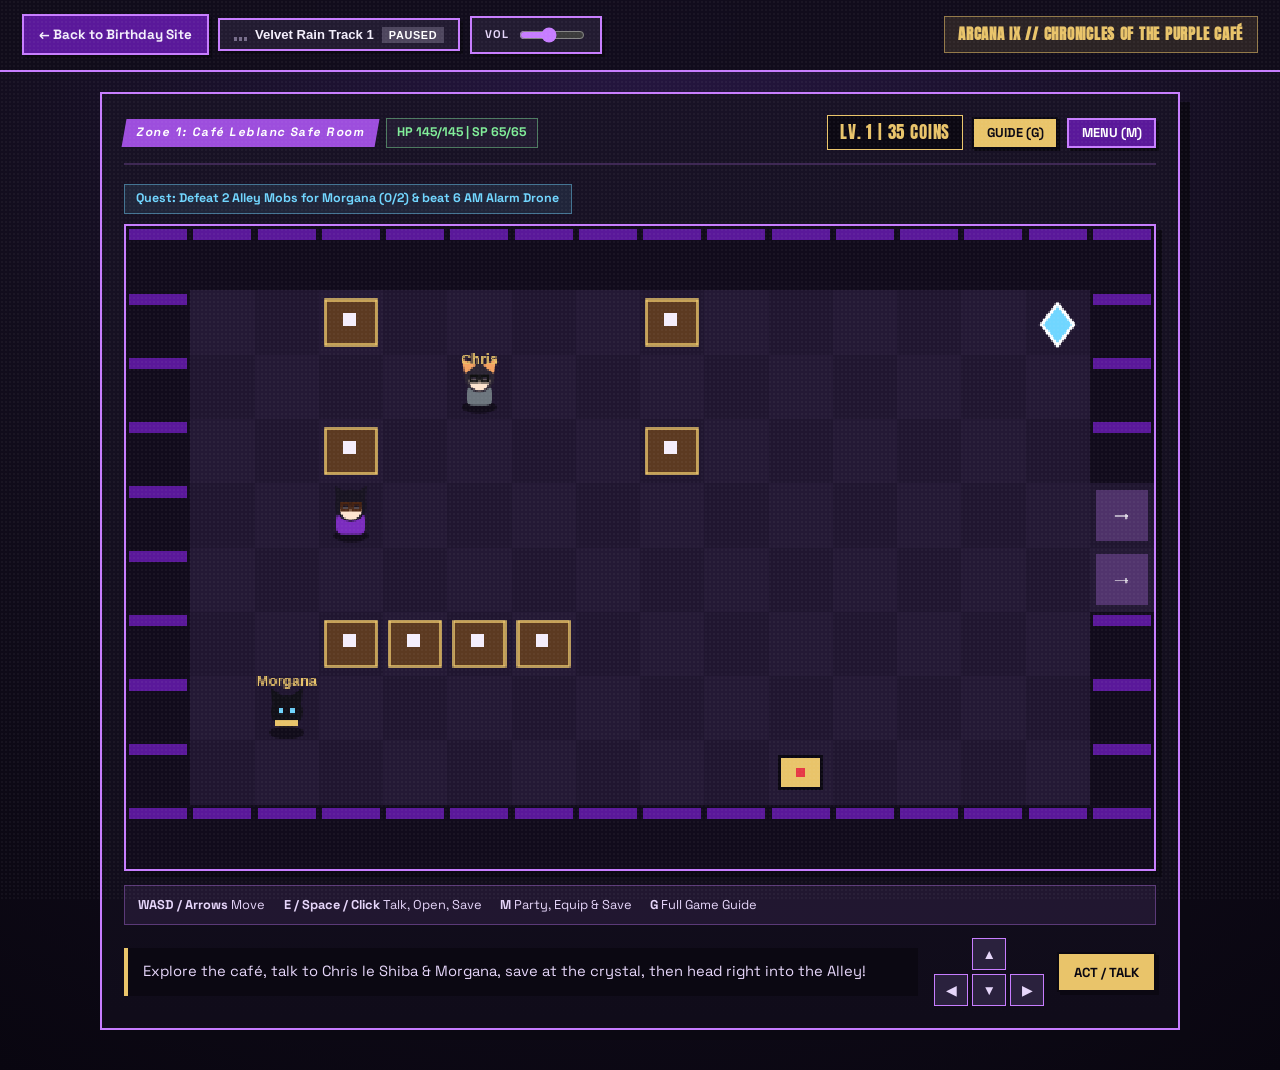
==== commit 8640f800: "Keep website music playing seamlessly when switching between main site and RPG" ====
--- a/rpg.html
+++ b/rpg.html
@@ -399,6 +399,13 @@
       const toggleBtn = document.getElementById("music-toggle-btn");
       const badgeEl = document.getElementById("music-state-badge");
       const volSlider = document.getElementById("volume-slider");
+      const isEmbedded = (() => {
+        try {
+          return Boolean(window.parent && window.parent !== window);
+        } catch (_) {
+          return false;
+        }
+      })();
 
       function syncHud(playing) {
         if (!toggleBtn || !badgeEl) return;
@@ -417,8 +424,64 @@
         syncHud(window.soundEngine.isPlaying || window.soundEngine.isBattlePlaying);
       };
 
+      if (isEmbedded) {
+        document.querySelectorAll(".hud-back-link, .rpg-back-site-btn").forEach((link) => {
+          link.addEventListener("click", (e) => {
+            e.preventDefault();
+            try {
+              window.parent.postMessage({ type: "kirana-close-rpg" }, "*");
+            } catch (_) {}
+          });
+        });
+
+        window.addEventListener("pointerdown", () => {
+          try {
+            window.focus();
+          } catch (_) {}
+        });
+
+        window.addEventListener("message", (e) => {
+          const data = e.data;
+          if (!data || typeof data !== "object") return;
+          if (data.type === "kirana-bgm-state") {
+            window.soundEngine.userPaused = Boolean(data.userPaused);
+            if (typeof data.volume === "number") {
+              window.soundEngine.volume = data.volume;
+              if (volSlider) volSlider.value = String(data.volume);
+            }
+            if (!window.soundEngine.isBattlePlaying) {
+              const el = document.getElementById("music-track-name");
+              if (el && data.trackTitle) el.textContent = data.trackTitle;
+              syncHud(Boolean(data.isPlaying));
+            }
+          } else if (data.type === "kirana-rpg-hidden") {
+            if (window.soundEngine.isBattlePlaying) {
+              window.soundEngine.stopBattleMusic(true);
+            }
+          }
+        });
+
+        try {
+          window.parent.postMessage({ type: "kirana-bgm-control", action: "requestState" }, "*");
+        } catch (_) {}
+      } else {
+        const resumed = window.soundEngine.resumePersistedBGM();
+        if (volSlider) volSlider.value = String(window.soundEngine.volume);
+        const trEl = document.getElementById("music-track-name");
+        if (trEl && window.soundEngine.currentTrackLabel) {
+          trEl.textContent = window.soundEngine.currentTrackLabel;
+        }
+        syncHud(resumed);
+      }
+
       if (toggleBtn) {
         toggleBtn.addEventListener("click", () => {
+          if (isEmbedded && !window.soundEngine.isBattlePlaying) {
+            try {
+              window.parent.postMessage({ type: "kirana-bgm-control", action: "togglePlay" }, "*");
+            } catch (_) {}
+            return;
+          }
           const playing = window.soundEngine.togglePlay();
           syncHud(playing);
         });
@@ -426,6 +489,11 @@
       if (volSlider) {
         volSlider.addEventListener("input", (e) => {
           window.soundEngine.setVolume(e.target.value);
+          if (isEmbedded) {
+            try {
+              window.parent.postMessage({ type: "kirana-bgm-control", action: "setVolume", volume: e.target.value }, "*");
+            } catch (_) {}
+          }
         });
       }
 
@@ -434,6 +502,11 @@
         try {
           localStorage.setItem("kirana_rpg_completed_v1", "1");
         } catch (_) {}
+        if (isEmbedded) {
+          try {
+            window.parent.postMessage({ type: "kirana-rpg-completed" }, "*");
+          } catch (_) {}
+        }
       };
 
       // Confetti burst helper for Good Ending
--- a/styles.css
+++ b/styles.css
@@ -3884,6 +3884,25 @@
   .rpg-launch-actions {
     justify-content: center;
   }
+}
+
+.rpg-frame-modal {
+  position: fixed;
+  inset: 0;
+  z-index: 9950;
+  background: #090610;
+  display: block;
+}
+
+.rpg-frame-modal[hidden] {
+  display: none;
+}
+
+.rpg-frame {
+  width: 100%;
+  height: 100%;
+  border: 0;
+  display: block;
 }
 
 /* ============================================================================
